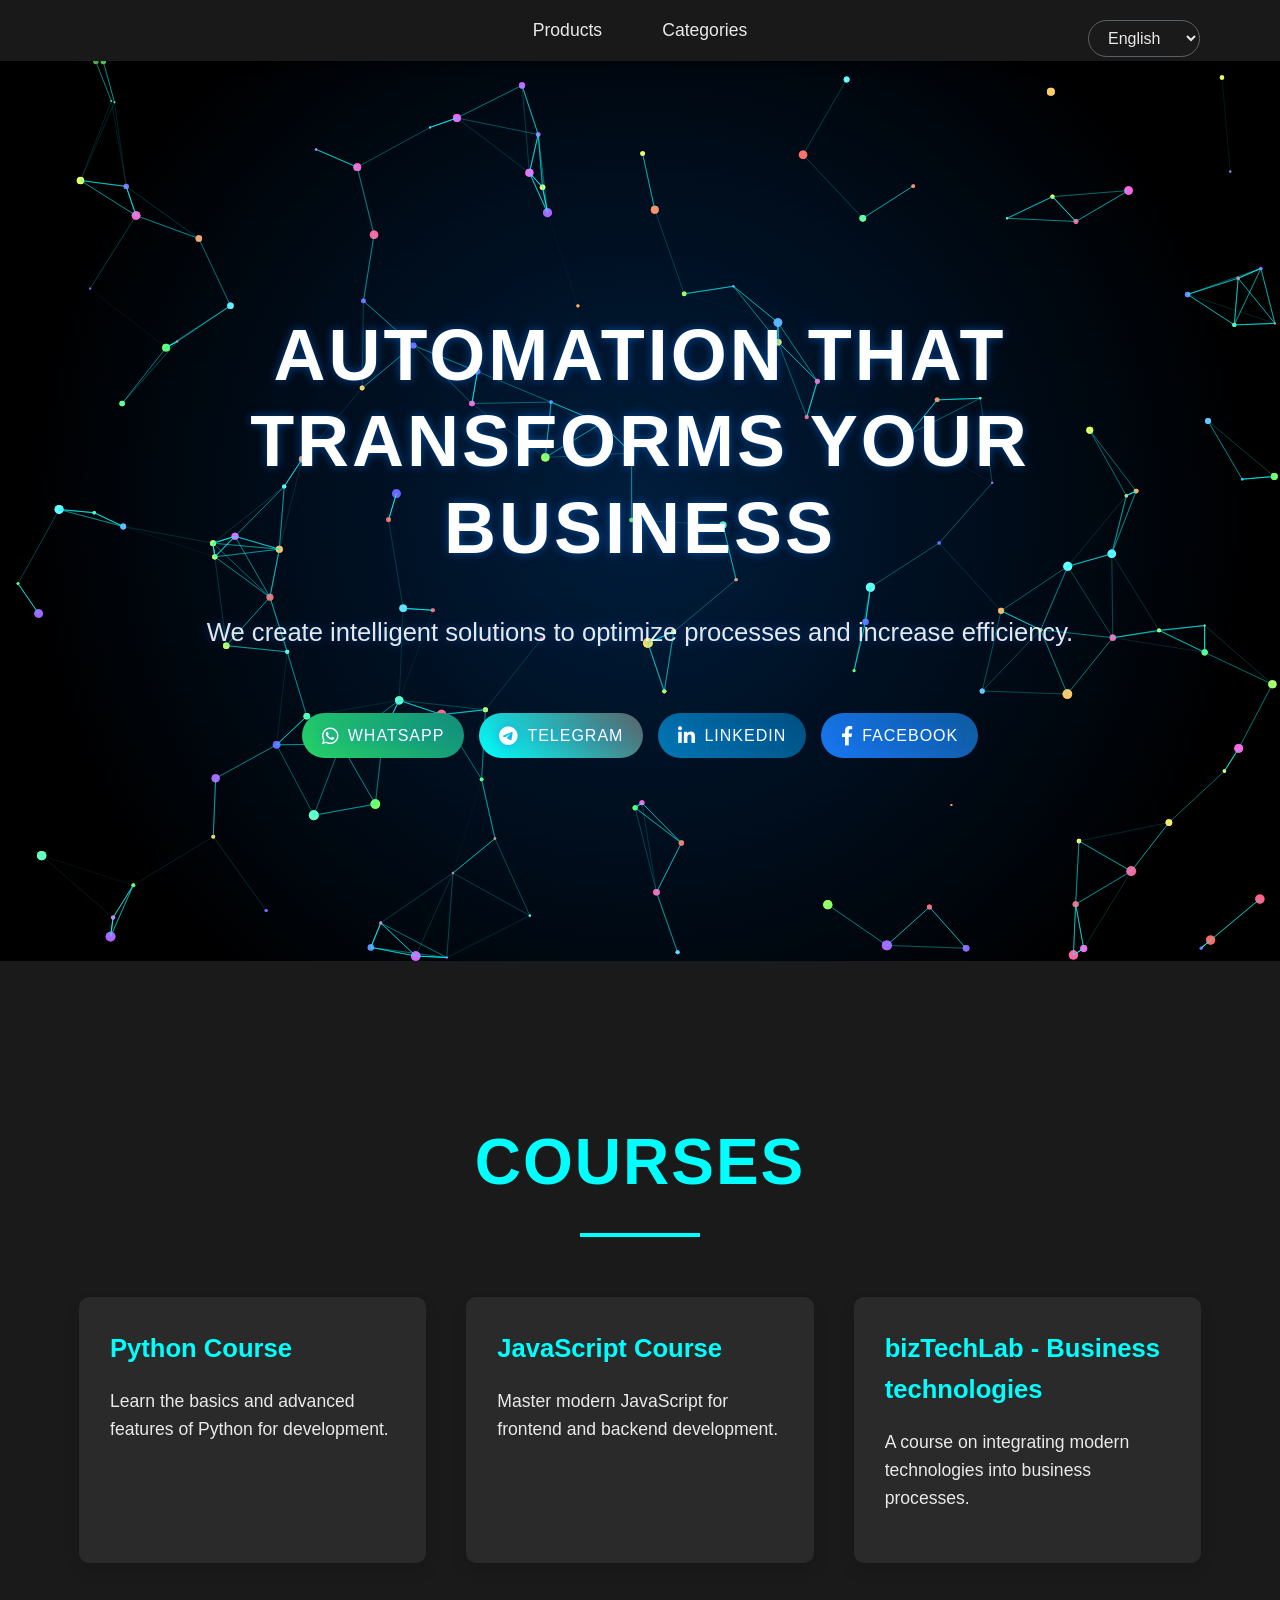
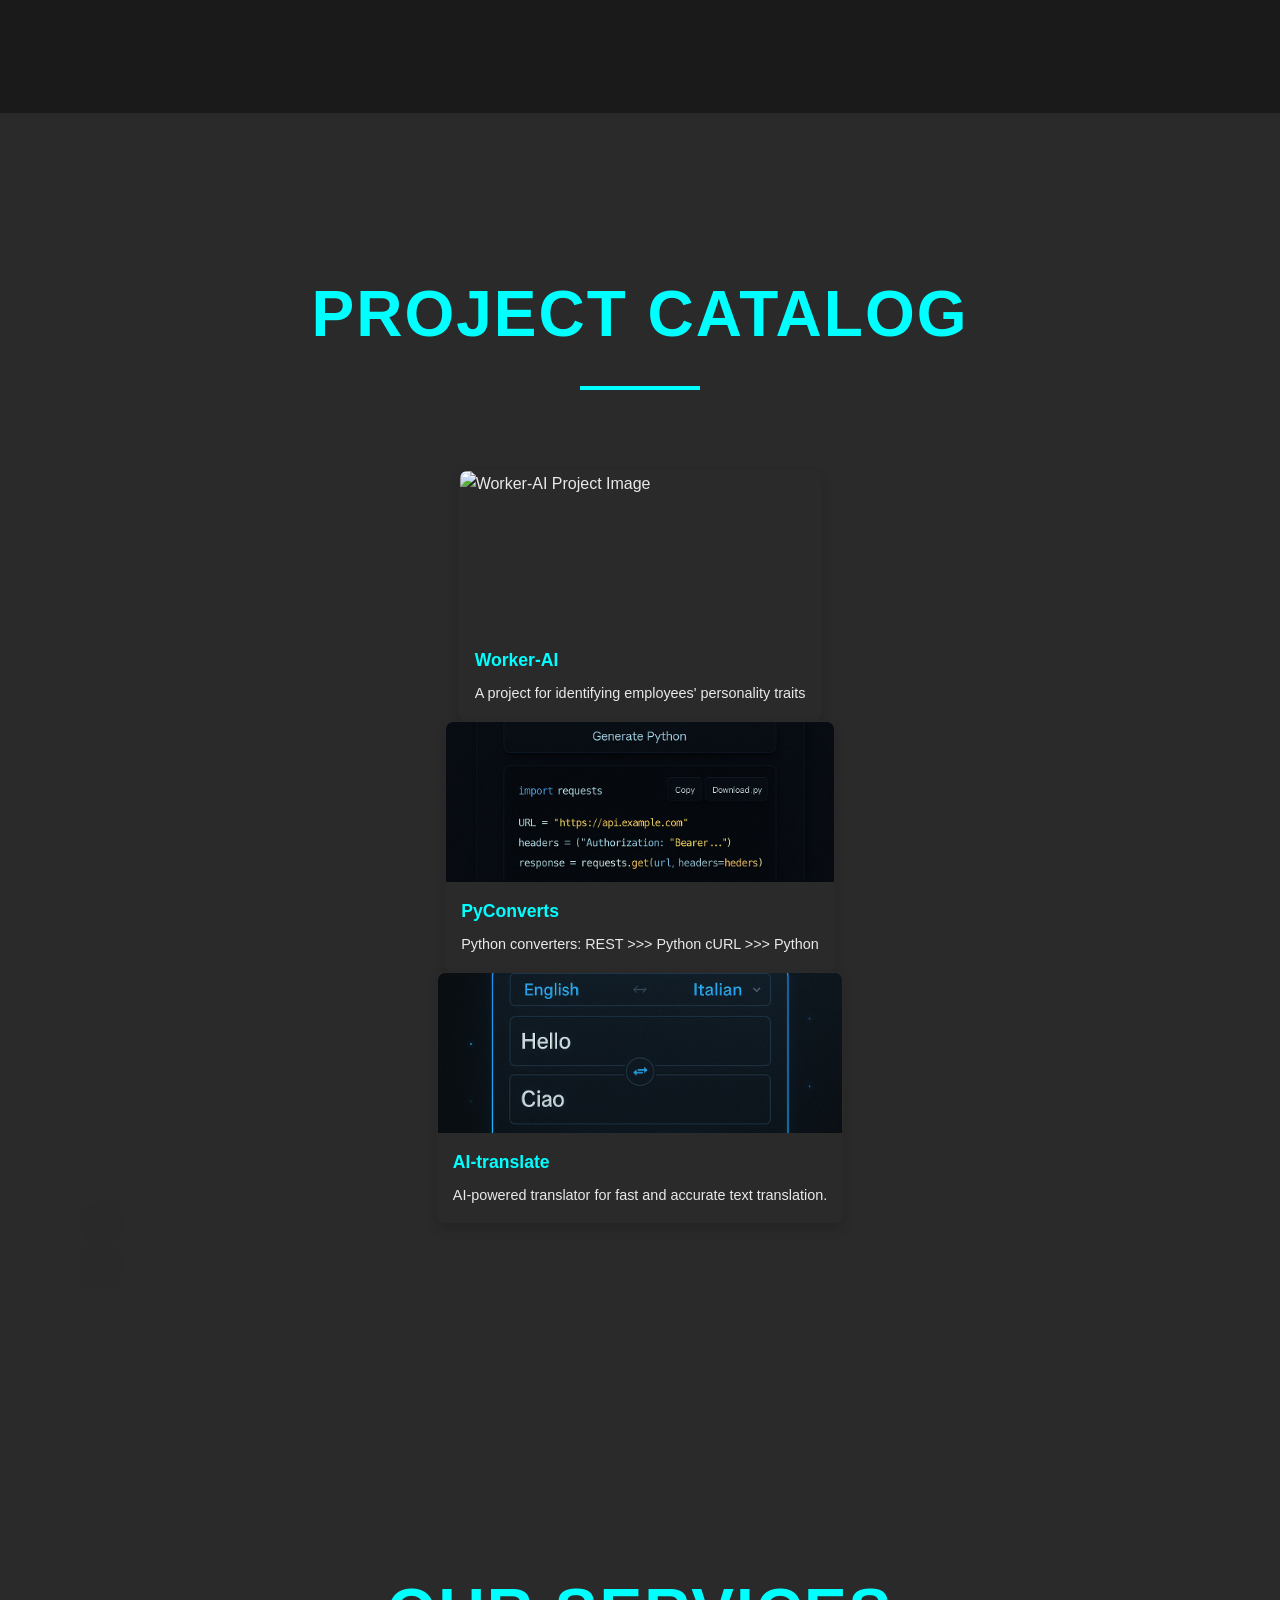
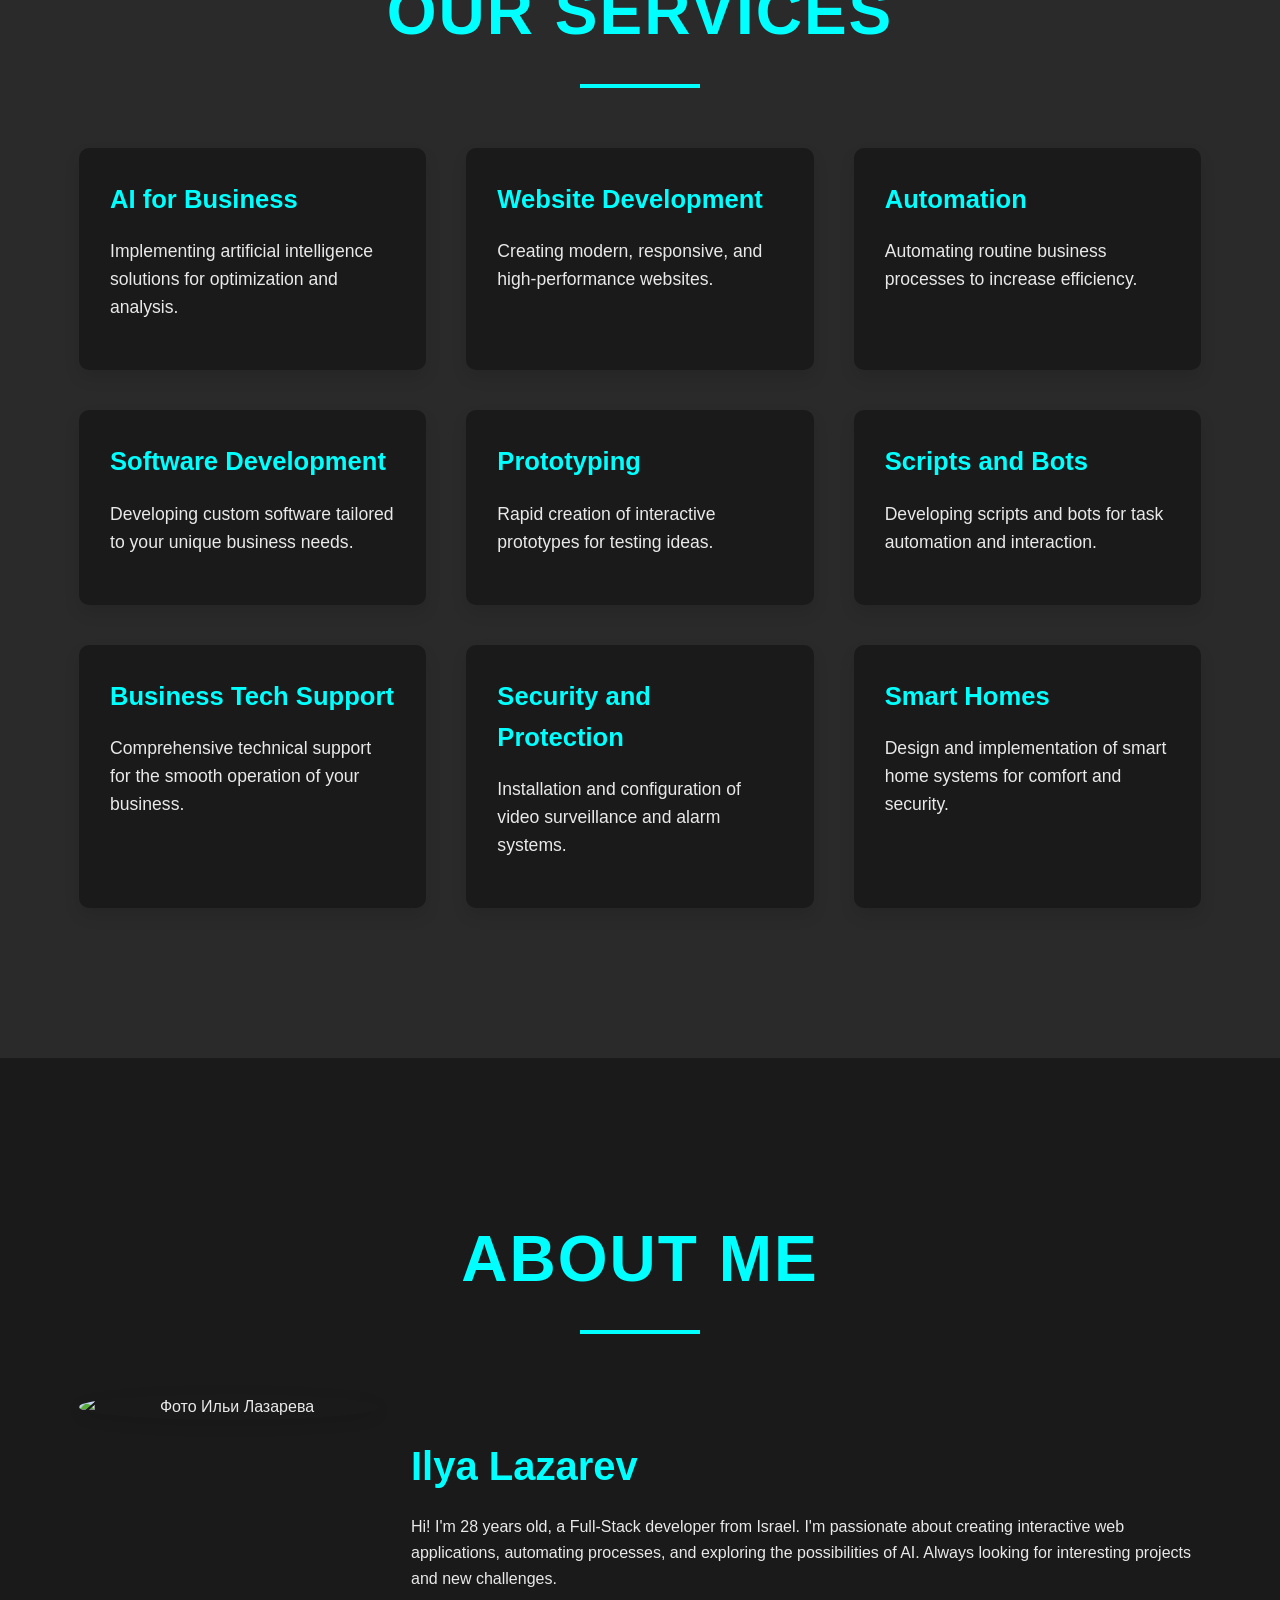
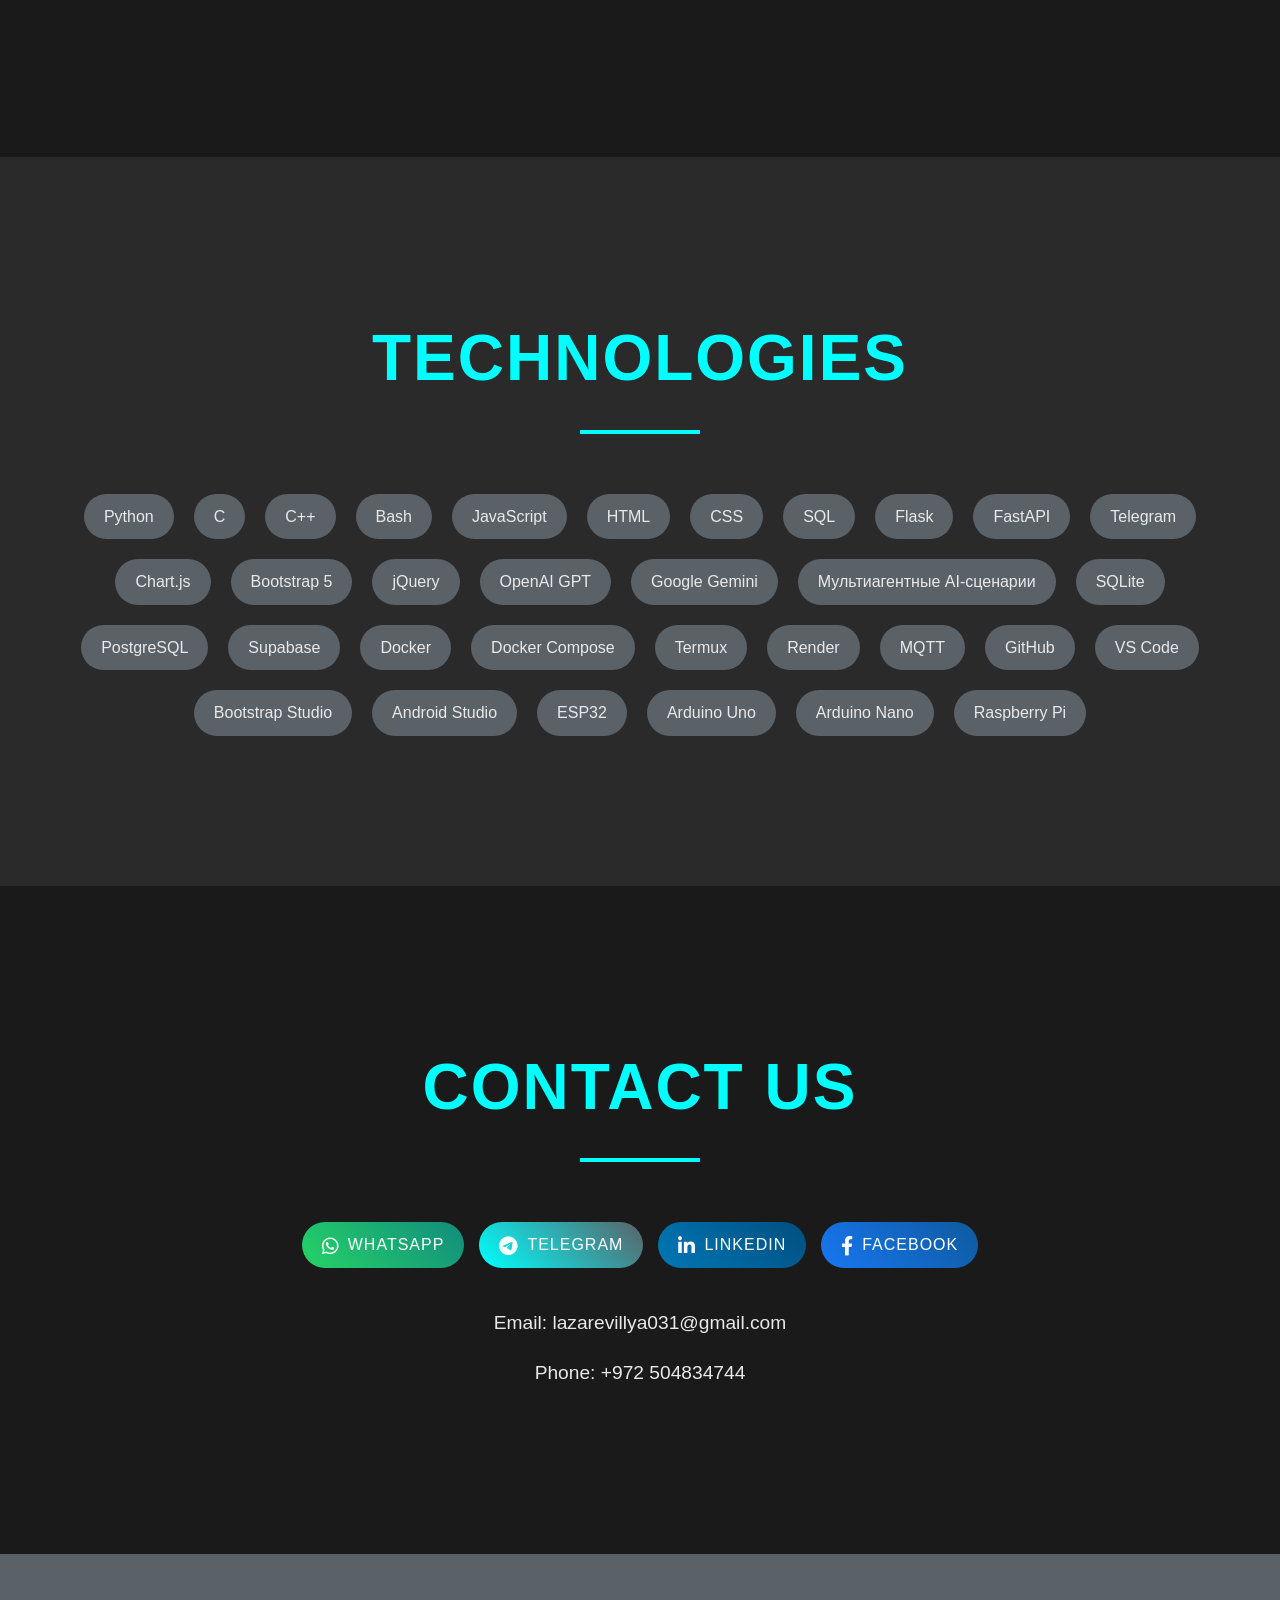
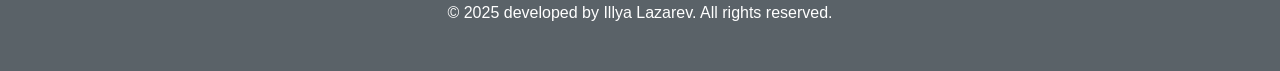
==== index.html @ b6234fc0 "Add files via upload" ====
<!DOCTYPE html>
<html lang="ru">
<head>
    <meta charset="UTF-8">
    <meta name="viewport" content="width=device-width, initial-scale=1.0">
    <title>Автоматизация для вашего бизнеса</title>
    <!-- Безопасность по умолчанию: CSP (добавлено data: для font-src) -->
    <meta http-equiv="Content-Security-Policy" content="default-src 'self' https:; script-src 'self' https: 'unsafe-inline'; style-src 'self' https: 'unsafe-inline'; img-src 'self' data: https:; font-src 'self' https: fonts.gstatic.com data:;">
    
    <link rel="stylesheet" href="style.css">
    <!-- Использование CDN для сторонних библиотек -->
    <!-- Пример: Font Awesome для иконок -->
    <link rel="stylesheet" href="https://cdnjs.cloudflare.com/ajax/libs/font-awesome/6.0.0/css/all.min.css" integrity="sha512-9usAa10IRO0HhonpyAIVpjrylPvoDwiPUiKdWk5t3PyolY1cOd4DSE0Ga+ri4AuTroPR5aQvXU9xC6qOPnzFeg==" crossorigin="anonymous" referrerpolicy="no-referrer" />
    <!-- Swiper.js CSS (v11.0.5) -->
    <link rel="stylesheet" href="https://cdnjs.cloudflare.com/ajax/libs/Swiper/11.0.5/swiper-bundle.min.css" integrity="sha512-rd0qOHVMOcez6pLWPVFIv7EfSdGKLt+eafXh4RO/12Fgr41hDQxfGvoi1Vy55QIVcQEujUE1LQrATCLl2Fs+ag==" crossorigin="anonymous" referrerpolicy="no-referrer" />
    <!-- Пример: Google Font - Orbitron -->
    <link rel="preconnect" href="https://fonts.googleapis.com">
    <link rel="preconnect" href="https://fonts.gstatic.com" crossorigin>
    <link href="https://fonts.googleapis.com/css2?family=Orbitron:wght@400..900&display=swap" rel="stylesheet">
</head>
<body>
    <!-- Sticky Navigation Menu -->
    <nav class="sticky-nav">
        <div class="container">
            <ul class="nav-list">
                <li class="nav-item dropdown">
                    <button class="nav-link dropdown-toggle" aria-expanded="false" aria-haspopup="true" data-i18n="nav.products">Продукты</button>
                    <ul class="dropdown-menu">
                        <li><a href="https://worker-ai.onrender.com/" class="dropdown-item" target="_blank" rel="noopener noreferrer">Worker-AI</a></li>
                        <li><a href="https://py-converts.onrender.com/" class="dropdown-item" target="_blank" rel="noopener noreferrer">PyConverts</a></li>
                        <li><a href="https://ai-translate-11hp.onrender.com/" class="dropdown-item" target="_blank" rel="noopener noreferrer">AI-translate</a></li>

                        <!-- Project links will be added here -->
                    </ul>
                </li>
                <li class="nav-item dropdown">
                    <button class="nav-link dropdown-toggle" aria-expanded="false" aria-haspopup="true" data-i18n="nav.categories">Категории</button>
                    <ul class="dropdown-menu">
                        <li><a href="#hero" class="dropdown-item" data-i18n="nav.categories.hero">Главный экран</a></li>
                        <li><a href="#courses" class="dropdown-item" data-i18n="nav.categories.courses">Курсы</a></li>
                        <li><a href="#projects" class="dropdown-item" data-i18n="nav.categories.projects">Каталог проектов</a></li>
                        <li><a href="#services" class="dropdown-item" data-i18n="nav.categories.services">Наши услуги</a></li>
                        <li><a href="#about" class="dropdown-item" data-i18n="nav.categories.about">Обо мне</a></li>
                        <li><a href="#technologies" class="dropdown-item" data-i18n="nav.categories.technologies">Технологии</a></li>
                        <li><a href="#contact" class="dropdown-item" data-i18n="nav.categories.contact">Свяжитесь с нами</a></li>
                    </ul>
                </li>
            </ul>
        </div>
    </nav>



    <!-- Переключатель языка -->
    <div class="language-switcher">
        <select id="language-select" aria-label="Выберите язык">
            <option value="ru">Русский</option>
            <option value="en">English</option>
            <option value="he">עברית</option>
        </select>
    </div>

    <!-- Главный экран (Hero Section) -->
    <header id="hero" class="section">
        <div class="container">
            <h1 data-i18n="hero.title">Автоматизация, которая трансформирует ваш бизнес</h1>
            <p data-i18n="hero.subtitle">Мы создаем интеллектуальные решения для оптимизации процессов и роста эффективности.</p>
            <div class="social-links"> <!-- Keep social-links for potential flexbox/grid styling -->
                <a href="https://wa.me/972504834744" class="btn social-icon" aria-label="WhatsApp" target="_blank" rel="noopener noreferrer">
                    <i class="fab fa-whatsapp"></i>
                    <span data-i18n="social.whatsapp">WhatsApp</span>
                </a>
                <a href="https://t.me/sbdtadmin" class="btn social-icon" aria-label="Telegram" target="_blank" rel="noopener noreferrer">
                    <i class="fab fa-telegram-plane"></i>
                    <span data-i18n="social.telegram">Telegram</span>
                </a>
                <a href="https://www.linkedin.com/in/sbdt" class="btn social-icon" aria-label="LinkedIn" target="_blank" rel="noopener noreferrer">
                    <i class="fab fa-linkedin-in"></i>
                    <span data-i18n="social.linkedin">LinkedIn</span>
                </a>
                <a href="https://www.facebook.com/ill4u" class="btn social-icon" aria-label="Facebook" target="_blank" rel="noopener noreferrer">
                    <i class="fab fa-facebook-f"></i>
                    <span data-i18n="social.facebook">Facebook</span>
                </a>
                <a href="https://www.youtube.com/@PythonShik" class="btn social-icon youtube-icon" aria-label="YouTube" target="_blank" rel="noopener noreferrer"> <!-- YouTube button -->
                    <i class="fab fa-youtube"></i>
                    <span data-i18n="social.youtube">YouTube</span>
                </a>
            </div>
        </div>
        <!-- Здесь будет место для интерактивной фоновой графики -->
        <div class="hero-background"></div>
    </header>


    <!-- Курсы -->
    <section id="courses" class="section">
        <div class="container">
            <h2 data-i18n="courses.title">Курсы</h2>
            <div class="courses-grid">
                <!-- Примеры курсов -->
                <div class="course-item">
                    <h3 data-i18n="courses.course1.title">Курс по Python</h3>
                    <p data-i18n="courses.course1.description">Изучите основы и продвинутые возможности Python для разработки.</p>
                </div>
                 <div class="course-item">
                    <h3 data-i18n="courses.course2.title">Курс по JavaScript</h3>
                    <p data-i18n="courses.course2.description">Освойте современный JavaScript для фронтенд и бекенд разработки.</p>
                </div>
                <div class="course-item" data-url="https://biztechlab.onrender.com/">
                    <h3 data-i18n="courses.course3.title">bizTechLab - Технологии в бизнесе</h3>
                    <p data-i18n="courses.course3.description">Курс по интеграции современных технологий в бизнес-процессы.</p>
                    <!-- Кнопка удалена, карточка будет кликабельной через JS -->
                </div>
                <!-- Добавить больше курсов -->
            </div>
        </div>
    </section>

    <!-- Каталог проектов -->
    <section id="projects" class="section">
        <div class="container">
            <h2 data-i18n="projects.title">Каталог проектов</h2>
            <!-- Swiper Container -->
            <div class="swiper project-swiper">
                <div class="swiper-wrapper">
                    <!-- Slides -->
                    <div class="swiper-slide">
                        <div class="project-item portfolio-item" data-url="https://worker-ai.onrender.com/">
                            <img data-src="https://raw.githubusercontent.com/ispining/worker-ai/refs/heads/main/main-photo.png" src="" alt="Worker-AI Project Image">
                            <h3 data-i18n="projects.worker_ai.title">Worker-AI</h3>
                            <p data-i18n="projects.worker_ai.description">Проект для индикации личностных качеств сотрудников</p>
                        </div>
                    </div>
                    <div class="swiper-slide">
                        <div class="project-item portfolio-item" data-url="https://py-converts.onrender.com/">
                            <img data-src="py-converts.png" src="" alt="PyConverts Project Image">
                            <h3 data-i18n="projects.py_converts.title">PyConverts</h3>
                            <p data-i18n="projects.py_converts.description">Python конвертеры: REST >>> Python cURL >>> Python</p>
                        </div>
                    </div>
                    <div class="swiper-slide">
                         <div class="project-item portfolio-item" data-url="https://ai-translate-11hp.onrender.com/">
                            <img data-src="ai_translate.png" src="" alt="AI-translate Project Image">
                            <h3 data-i18n="projects.ai_translate.title">AI-translate</h3>
                            <p data-i18n="projects.ai_translate.description">Интеллектуальный переводчик на базе ИИ для быстрого и точного перевода текстов.</p>
                         </div>
                    </div>
                    <!-- Добавить больше слайдов/проектов сюда -->
                </div>
                <!-- Add Pagination -->
                <div class="swiper-pagination project-pagination"></div>
                <!-- Add Navigation -->
                <div class="swiper-button-prev project-button-prev"></div>
                <div class="swiper-button-next project-button-next"></div>
            </div>
        </div>
    </section>

    <!-- Услуги (обновленная секция с подкатегориями и модальными окнами) -->
    <section id="services" class="section">
        <div class="container">
            <h2 data-i18n="services.title">Наши услуги</h2>
            <div class="services-grid">
                <!-- Подкатегории услуг -->
                <div class="service-item" data-service="ai">
                    <h3 data-i18n="services.ai.title">ИИ для бизнеса</h3>
                    <p data-i18n="services.ai.description">Внедрение решений на основе искусственного интеллекта для оптимизации и анализа.</p>
                </div>
                <div class="service-item" data-service="webdev">
                    <h3 data-i18n="services.webdev.title">Разработка сайтов</h3>
                    <p data-i18n="services.webdev.description">Создание современных, адаптивных и высокопроизводительных веб-сайтов.</p>
                </div>
                <div class="service-item" data-service="automation">
                    <h3 data-i18n="services.automation.title">Автоматизация</h3>
                    <p data-i18n="services.automation.description">Автоматизация рутинных бизнес-процессов для повышения эффективности.</p>
                </div>
                 <div class="service-item" data-service="software">
                    <h3 data-i18n="services.software.title">Разработка ПО</h3>
                    <p data-i18n="services.software.description">Разработка кастомного программного обеспечения под уникальные задачи вашего бизнеса.</p>
                </div>
                 <div class="service-item" data-service="prototyping">
                    <h3 data-i18n="services.prototyping.title">Разработка прототипов</h3>
                    <p data-i18n="services.prototyping.description">Быстрое создание интерактивных прототипов для тестирования идей.</p>
                </div>
                 <div class="service-item" data-service="scripts">
                    <h3 data-i18n="services.scripts.title">Скрипты и боты</h3>
                    <p data-i18n="services.scripts.description">Разработка скриптов и ботов для автоматизации задач и взаимодействия.</p>
                </div>
                <!-- Новые услуги -->
                <div class="service-item" data-service="tech_support">
                    <h3 data-i18n="services.tech_support.title">Техподдержка бизнеса</h3>
                    <p data-i18n="services.tech_support.description">Комплексная техническая поддержка для бесперебойной работы вашего бизнеса.</p>
                </div>
                <div class="service-item" data-service="security">
                    <h3 data-i18n="services.security.title">Безопасность и защита</h3>
                    <p data-i18n="services.security.description">Установка и настройка систем видеонаблюдения и сигнализации.</p>
                </div>
                <div class="service-item" data-service="smart_home">
                    <h3 data-i18n="services.smart_home.title">Умные дома</h3>
                    <p data-i18n="services.smart_home.description">Проектирование и внедрение систем умного дома для комфорта и безопасности.</p>
                </div>
            </div>
        </div>
    </section>



    <!-- Обо мне -->
    <section id="about" class="section">
        <div class="container"> <!-- Основной контейнер секции -->
            <!-- Заголовок секции вынесен для корректного центрирования -->
            <h2 data-i18n="about.title">Обо мне</h2>

            <!-- Flex-контейнер для фото и текста -->
            <div class="about-me-container">
                <!-- Контейнер для фото -->
                <div class="about-me-photo">
                    <!-- Замените src на реальный путь к фото -->
                    <img src="https://raw.githubusercontent.com/ispining/ru/refs/heads/master/images/photo1683672140.jpeg" alt="Фото Ильи Лазарева" data-i18n-alt="about.photoAlt">
                </div>
                <!-- Контейнер для текста -->
                <div class="about-me-text">
                    <h3 class="about-me-name" data-i18n="about.name">Илья Лазарев</h3>
                    <p data-i18n="about.description">Привет! Мне 28 лет, я Full-Stack разработчик из Израиля. Увлекаюсь созданием интерактивных веб-приложений, автоматизацией процессов и исследованием возможностей ИИ. Всегда в поиске интересных проектов и новых вызовов.</p>
                    <!-- Можно добавить больше деталей: опыт, навыки и т.д. -->
                </div>
            </div>
        </div>
    </section>

    <!-- Технологии -->
    <section id="technologies" class="section">
        <div class="container">
            <h2 data-i18n="technologies.title">Технологии</h2>
            <div class="tech-list">
                <span data-i18n="tech.python">Python</span>
                <span data-i18n="tech.c">C</span>
                <span data-i18n="tech.cpp">C++</span>
                <span data-i18n="tech.bash">Bash</span>
                <span data-i18n="tech.javascript">JavaScript</span>
                <span data-i18n="tech.html">HTML</span>
                <span data-i18n="tech.css">CSS</span>
                <span data-i18n="tech.sql">SQL</span>
                <span data-i18n="tech.flask">Flask</span>
                <span data-i18n="tech.fastapi">FastAPI</span>
                <span data-i18n="tech.telegram">Telegram</span>
                <span data-i18n="tech.chartjs">Chart.js</span>
                <span data-i18n="tech.bootstrap5">Bootstrap 5</span>
                <span data-i18n="tech.jquery">jQuery</span>
                <span data-i18n="tech.openai_gpt">OpenAI GPT</span>
                <span data-i18n="tech.google_gemini">Google Gemini</span>
                <span data-i18n="tech.multiagent_ai">Мультиагентные AI‑сценарии</span>
                <span data-i18n="tech.sqlite">SQLite</span>
                <span data-i18n="tech.postgresql">PostgreSQL</span>
                <span data-i18n="tech.supabase">Supabase</span>
                <span data-i18n="tech.docker">Docker</span>
                <span data-i18n="tech.docker_compose">Docker Compose</span>
                <span data-i18n="tech.termux">Termux</span>
                <span data-i18n="tech.render">Render</span>
                <span data-i18n="tech.mqtt">MQTT</span>
                <span data-i18n="tech.github">GitHub</span>
                <span data-i18n="tech.vscode">VS Code</span>
                <span data-i18n="tech.bootstrap_studio">Bootstrap Studio</span>
                <span data-i18n="tech.android_studio">Android Studio</span>
                <span data-i18n="tech.esp32">ESP32</span>
                <span data-i18n="tech.arduino_uno">Arduino Uno</span>
                <span data-i18n="tech.arduino_nano">Arduino Nano</span>
                <span data-i18n="tech.raspberry_pi">Raspberry Pi</span>
            </div>
        </div>
    </section>

    <!-- Контакты -->
    <section id="contact" class="section">
        <div class="container">
            <h2 data-i18n="contact.title">Свяжитесь с нами</h2>
            <div class="social-links">
                <a href="https://wa.me/972504834744" class="btn social-icon" aria-label="WhatsApp" target="_blank" rel="noopener noreferrer">
                    <i class="fab fa-whatsapp"></i>
                    <span data-i18n="social.whatsapp">WhatsApp</span>
                </a>
                <a href="https://t.me/sbdtadmin" class="btn social-icon" aria-label="Telegram" target="_blank" rel="noopener noreferrer">
                    <i class="fab fa-telegram-plane"></i>
                    <span data-i18n="social.telegram">Telegram</span>
                </a>
                <a href="https://www.linkedin.com/in/sbdt" class="btn social-icon" aria-label="LinkedIn" target="_blank" rel="noopener noreferrer">
                    <i class="fab fa-linkedin-in"></i>
                    <span data-i18n="social.linkedin">LinkedIn</span>
                </a>
                <a href="https://www.facebook.com/ill4u" class="btn social-icon" aria-label="Facebook" target="_blank" rel="noopener noreferrer">
                    <i class="fab fa-facebook-f"></i>
                    <span data-i18n="social.facebook">Facebook</span>
                </a>
            </div>
            <!-- Контактная информация -->
            <div class="contact-info">
                <p data-i18n="contact.email">Email: lazarevillya031@gmail.com</p>
                <p data-i18n="contact.phone"><span dir="ltr">Телефон: +972 504834744</span></p>
            </div>
        </div>
    </section>

    <!-- Футер -->
    <footer>
        <div class="container">
            <p data-i18n="footer.copyright">2025 Разработчик Илья Лазарев. <br>Все права защищены.</p>
            <!-- Ссылки на соцсети -->
        </div>
    </footer>

    <!-- Модальное окно для услуг -->
    <div id="service-modal" class="modal">
        <div class="modal-content">
            <span class="close-button">&times;</span>
            <h3 id="modal-title"></h3>
            <div id="modal-details"></div>
        </div>
    </div>


    <script src="script.js"></script>
    <!-- Swiper.js JS (v11.0.5) - Исправлен integrity hash -->
    <script src="https://cdnjs.cloudflare.com/ajax/libs/Swiper/11.0.5/swiper-bundle.min.js" integrity="sha512-Ysw1DcK1P+uYLqprEAzNQJP+J4hTx4t/3X2nbVwszao8wD+9afLjBQYjz7Uk4ADP+Er++mJoScI42ueGtQOzEA==" crossorigin="anonymous" referrerpolicy="no-referrer"></script>
    <!-- Placeholder for other CDN JS libraries -->
    <!-- <script src="https://cdnjs.cloudflare.com/ajax/libs/some-library/1.0.0/some-library.min.js" integrity="..." crossorigin="anonymous"></script> -->
</body>
</html>
---- style.css ----
/*
 * Базовые стили и сброс
 */
body, html {
    margin: 0;
    padding: 0;
    width: 100%;
    min-height: 100vh; /* Минимальная высота для футера внизу */
    line-height: 1.6;
    font-family: 'Orbitron', sans-serif; /* Применяем новый шрифт */
    color: var(--text-color); /* Используем переменную для цвета текста */
    background-color: var(--background-color); /* Используем переменную для фона */
    scroll-behavior: smooth; /* Плавная прокрутка по якорям */
    transition: color 0.5s ease, background-color 0.5s ease; /* Плавный переход при смене темы */
}

*, *::before, *::after {
    box-sizing: border-box; /* Учитываем padding и border в размере элемента */
}

/*
 * Контейнер для центрирования контента
 */
.container {
    width: 90%;
    max-width: 1200px; /* Максимальная ширина контента */
    margin: 0 auto; /* Центрирование блока */
    padding: 0 15px; /* Внутренние отступы по бокам */
}

/*
 * Стили для секций
 */
.section {
    padding: 100px 0; /* Увеличенные вертикальные отступы */
    text-align: center; /* Центрирование текста в секциях */
    opacity: 0; /* Скрываем по умолчанию для анимации появления */
    transform: translateY(50px); /* Сдвигаем вниз для анимации */
    transition: opacity 0.8s ease-out, transform 0.8s ease-out; /* Плавное появление и сдвиг */
}

.section.visible {
    opacity: 1;
    transform: translateY(0);
}


.section h2 {
    margin-top: 0;
    margin-bottom: 60px; /* Увеличенный отступ под заголовком */
    font-size: 3em; /* Размер заголовков секций */
    color: var(--primary-color); /* Используем переменную для заголовков */
    text-transform: uppercase; /* Заголовки в верхнем регистре */
    letter-spacing: 2px; /* Увеличенный интервал между буквами */
    position: relative;
}

.section h2::after {
    content: '';
    display: block;
    width: 80px;
    height: 4px;
    background-color: var(--primary-color);
    margin: 20px auto 0;
    transition: width 0.5s ease;
}

.section.visible h2::after {
    width: 120px; /* Анимация подчеркивания */
}


/*
 * Стили для кнопки (Call to Action)
 */
.btn {
    display: inline-block;
    background: linear-gradient(45deg, var(--primary-color), var(--secondary-color)); /* Градиентная кнопка */
    color: white;
    padding: 15px 30px; /* Увеличенные отступы */
    text-decoration: none;
    border-radius: 30px; /* Более скругленные углы */
    font-size: 1.2em; /* Увеличенный шрифт */
    transition: transform 0.3s ease, box-shadow 0.3s ease; /* Анимация при наведении */
    border: none;
    cursor: pointer;
    text-transform: uppercase;
    letter-spacing: 1px;
    overflow: hidden;
    position: relative;
    z-index: 1;
}

.btn::before {
    content: '';
    position: absolute;
    top: 0;
    left: -100%;
    width: 100%;
    height: 100%;
    background: linear-gradient(45deg, var(--secondary-color), var(--primary-color));
    transition: left 0.3s ease;
    z-index: -1;
}

.btn:hover::before {
    left: 0;
}

.btn:hover {
    transform: translateY(-5px); /* Сдвиг вверх при наведении */
    box-shadow: 0 10px 20px rgba(0, 123, 255, 0.3); /* Тень при наведении */
}

/* Стили для социальных иконок */
.social-links {
    display: flex;
    gap: 15px; /* Отступ между кнопками */
    justify-content: center; /* Центрирование кнопок */
    margin-top: 30px; /* Отступ сверху */
    flex-wrap: wrap; /* Перенос на новую строку на маленьких экранах */
}

.social-icon {
    /* Наследует стили .btn */
    display: inline-flex; /* Используем flex для центрирования иконки и текста */
    align-items: center; /* Выравнивание по вертикали */
    justify-content: center; /* Выравнивание по горизонтали */
    gap: 8px; /* Отступ между иконкой и текстом */
    padding: 10px 20px; /* Уменьшенные отступы для компактности */
    font-size: 1em; /* Уменьшенный размер шрифта */
}

.social-icon i {
    font-size: 1.2em; /* Размер иконки */
}

/* Стилизация фона кнопок соцсетей по брендовым цветам */
.social-icon[aria-label="WhatsApp"] {
    background: linear-gradient(45deg, #25D366, #128C7E); /* Зеленый градиент WhatsApp */
    border-color: #25D366;
}

.social-icon[aria-label="WhatsApp"]:hover {
     box-shadow: 0 10px 20px rgba(37, 211, 102, 0.3); /* Тень WhatsApp */
     border-color: #128C7E;
}


.social-icon[aria-label="Telegram"] {
     /* Использует стандартный градиент .btn */
     border-color: var(--primary-color); /* Граница как у других кнопок */
}

.social-icon[aria-label="Telegram"]:hover {
     box-shadow: 0 10px 20px rgba(0, 123, 255, 0.3); /* Тень как у других кнопок */
}


.social-icon[aria-label="LinkedIn"] {
    background: linear-gradient(45deg, #0077B5, #004F80); /* Синий градиент LinkedIn */
    border-color: #0077B5;
}

.social-icon[aria-label="LinkedIn"]:hover {
     box-shadow: 0 10px 20px rgba(0, 119, 181, 0.3); /* Тень LinkedIn */
     border-color: #004F80;
}

.social-icon[aria-label="Facebook"] {
    background: linear-gradient(45deg, #1877F2, #0E5A9E); /* Синий градиент Facebook */
    border-color: #1877F2;
}

.social-icon[aria-label="Facebook"]:hover {
     box-shadow: 0 10px 20px rgba(24, 119, 242, 0.3); /* Тень Facebook */
     border-color: #0E5A9E;
}

.social-icon[aria-label="YouTube"] {
    background: linear-gradient(45deg, #FF0000, #CC0000); /* Красный градиент YouTube */
    border-color: #FF0000;
}

.social-icon[aria-label="YouTube"]:hover {
     box-shadow: 0 10px 20px rgba(255, 0, 0, 0.3); /* Тень YouTube */
     border-color: #CC0000;
}

.youtube-icon {
    display: none;
}

/*
 * Стили для Hero Section
 */
#hero {
    position: relative; /* Для позиционирования фоновой графики */
    background-color: #000; /* Темный фон для hero */
    color: white; /* Белый текст на темном фоне */
    padding: 40px 0; /* Уменьшенные отступы для маленьких экранов */
    display: flex;
    align-items: center; /* Центрирование контента по вертикали */
    justify-content: center; /* Центрирование контента по горизонтали */
    min-height: 100vh; /* Hero на всю высоту экрана */
    height: 100vh; /* Явно устанавливаем высоту */
    overflow: hidden; /* Скрываем все, что выходит за пределы */
    text-shadow: 0 0 10px rgba(0, 123, 255, 0.5); /* Неоновый эффект для текста */
}

#hero .container {
    position: relative;
    z-index: 2; /* Контент поверх фона */
    /* Дополнительные стили для центрирования контента внутри flex-контейнера #hero */
    display: flex;
    flex-direction: column;
    align-items: center;
    justify-content: center;
    height: 100%; /* Контейнер занимает всю высоту Hero */
}

#hero h1 {
    font-size: 2em; /* Базовый размер заголовка для очень маленьких экранов */
    margin-bottom: 15px; /* Уменьшенный отступ */
    text-transform: uppercase;
    letter-spacing: 2px; /* Уменьшенный интервал */
    line-height: 1.2;
}

#hero p {
    font-size: 0.9em; /* Базовый размер параграфа для очень маленьких экранов */
    margin-bottom: 30px; /* Уменьшенный отступ */
    opacity: 0.9;
}

/* Placeholder для фоновой графики в Hero */
.hero-background {
    position: absolute;
    top: 0;
    left: 0;
    width: 100%;
    height: 100%;
    background: radial-gradient(circle at center, rgba(0, 123, 255, 0.3) 0%, rgba(0, 0, 0, 0.8) 80%); /* Футуристичный градиент */
    z-index: 1;
    /* Здесь будут стили для интерактивной графики (Canvas/WebGL) */
}


/*
 * Стили для переключателя языка
 */
.language-switcher {
    position: fixed;
    top: 20px;
    right: 80px; /* Сдвигаем левее кнопки темы */
    z-index: 100;
}

#language-select {
    padding: 8px 15px;
    border-radius: 20px;
    border: 1px solid var(--secondary-color);
    background-color: var(--background-color);
    color: var(--text-color);
    font-size: 1em;
    cursor: pointer;
    transition: border-color 0.3s ease, background-color 0.3s ease, color 0.3s ease;
}

#language-select:hover {
    border-color: var(--primary-color);
}

/*
 * Стили для RTL (Right-to-Left) направления текста (для иврита)
 */
body.rtl {
    direction: rtl; /* Направление текста справа налево */
    text-align: right; /* Выравнивание текста по правому краю */
}

body.rtl .section h2::after {
    margin: 20px auto 0; /* Центрируем подчеркивание заголовка */
}

body.rtl .service-item,
body.rtl .portfolio-item,
body.rtl .course-item, /* Добавим для курсов */
body.rtl .project-item { /* Добавим для проектов */
    text-align: right; /* Выравнивание текста в карточках */
}

/* Выравнивание текста в блоке "Обо мне" для RTL */
body.rtl .about-me-text {
    text-align: right;
}


body.rtl #contact-form {
    text-align: right; /* Выравнивание текста в форме */
}

body.rtl #contact-form input,
body.rtl #contact-form textarea {
    text-align: right; /* Выравнивание текста в полях формы */
}

body.rtl .contact-info {
    text-align: right; /* Выравнивание контактной информации */
}



/*
 * Адаптивность (Mobile-first)
 */

/* Для экранов шире 480px */
@media (min-width: 481px) {
    .section {
        padding: 120px 0;
    }

    .section h2 {
        font-size: 3.5em;
    }

    #hero h1 {
        font-size: 3em; /* Адаптивный размер заголовка */
        letter-spacing: 3px;
    }

    #hero p {
        font-size: 1.2em; /* Адаптивный размер параграфа */
    }
}

/* Для экранов шире 768px */
@media (min-width: 769px) {
    .section {
        padding: 150px 0;
    }

    .section h2 {
        font-size: 4em;
    }

    #hero h1 {
        font-size: 3.5em; /* Скорректированный адаптивный размер заголовка */
    }

    #hero p {
        font-size: 1.4em; /* Скорректированный адаптивный размер параграфа */
    }
}

/* Для экранов шире 1200px */
@media (min-width: 1200px) {
     #hero h1 {
        font-size: 4.5em; /* Скорректированный адаптивный размер заголовка */
    }

    #hero p {
        font-size: 1.6em; /* Скорректированный адаптивный размер параграфа */
    }
}


/*
 * Стили для секции "О компании"
 */
#about {
    background-color: var(--background-color);
}


/*
 * Стили для секции "Услуги"
 */
#services {
    background-color: var(--card-background);
    padding-top: 50px; /* Reduced top padding */
}

.services-grid {
    display: grid;
    grid-template-columns: repeat(auto-fit, minmax(280px, 1fr)); /* Адаптивная сетка */
    gap: 40px; /* Увеличенные отступы */
    margin-top: 60px;
}

.service-item {
    background-color: var(--background-color); /* Используем переменную для фона карточек */
    padding: 30px;
    border-radius: 10px; /* Более скругленные углы */
    box-shadow: 0 8px 16px rgba(0, 0, 0, 0.1);
    text-align: left;
    transition: transform 0.4s ease, box-shadow 0.4s ease, background-color 0.4s ease, color 0.4s ease; /* Плавный переход */
    border: 1px solid transparent; /* Прозрачная граница для анимации */
    cursor: pointer; /* Добавляем курсор-указатель */
}

.service-item:hover {
    transform: translateY(-15px); /* Увеличенный сдвиг вверх */
    box-shadow: 0 15px 30px rgba(0, 123, 255, 0.2); /* Усиленная тень */
    border-color: var(--primary-color); /* Подсветка границы */
}

.service-item h3 {
    margin-top: 0;
    color: var(--primary-color);
    font-size: 1.6em; /* Увеличенный шрифт */
    margin-bottom: 15px;
}

.service-item p {
    font-size: 1.1em;
    color: var(--text-color); /* Используем переменную */
}

/*
 * Стили для секции "Портфолио"
 */
#portfolio {
    background-color: var(--background-color);
}

/* Стили для сетки портфолио/проектов - УБРАНО display: grid, т.к. используется Swiper */
.portfolio-grid {
    /* display: grid; */ /* Убрано для Swiper */
    /* grid-template-columns: repeat(auto-fit, minmax(300px, 1fr)); */ /* Убрано для Swiper */
    gap: 40px; /* Оставляем для отступов, если понадобится вне Swiper */
    margin-top: 60px;
}

/* Стили для карточки портфолио/проекта */
.portfolio-item,
.project-item { /* Применяем и к .project-item */
    background-color: var(--card-background);
    border-radius: 8px; /* Немного уменьшим скругление */
    box-shadow: 0 6px 12px rgba(0, 0, 0, 0.15); /* Скорректируем тень */
    overflow: hidden;
    text-align: left;
    transition: transform 0.3s ease, box-shadow 0.3s ease, border-color 0.3s ease; /* Упростим transition */
    border: 1px solid transparent;
    cursor: pointer;
    display: flex;
    flex-direction: column;
    /* justify-content: space-between; */ /* Убрано, т.к. высота слайда будет фиксированной */
    height: 100%; /* Карточка занимает всю высоту слайда Swiper */
}

.portfolio-item:hover {
    transform: translateY(-15px); /* Увеличенный сдвиг вверх */
    box-shadow: 0 15px 30px rgba(0, 123, 255, 0.2); /* Усиленная тень */
    border-color: var(--primary-color); /* Подсветка границы */
}

.portfolio-item img,
.project-item img {
    display: block;
    width: 100%;
    height: 160px; /* Уменьшенная высота изображения (было 250px) */
    object-fit: cover;
    transition: transform 0.4s ease;
}

.portfolio-item:hover img {
    transform: scale(1.05); /* Увеличение изображения при наведении */
}


.portfolio-item h3,
.project-item h3 {
    margin: 15px 15px 8px 15px; /* Уменьшенные отступы */
    color: var(--primary-color);
    font-size: 1.1em; /* Уменьшенный шрифт (было 1.4em) */
}

.portfolio-item p,
.project-item p {
    margin: 0 15px 15px 15px; /* Уменьшенные отступы, добавлен нижний */
    font-size: 0.9em; /* Уменьшенный шрифт (было 1em) */
    color: var(--text-color);
    flex-grow: 1; /* Позволяем параграфу занимать доступное место */
}

/*
 * Стили для секции "Технологии"
 */
#technologies {
    background-color: var(--card-background);
}

.tech-list {
    display: flex;
    flex-wrap: wrap; /* Перенос элементов */
    justify-content: center; /* Центрирование элементов */
    gap: 20px; /* Увеличенные отступы */
    margin-top: 60px;
}

.tech-list span {
    background-color: var(--secondary-color); /* Используем переменную */
    color: white; /* Белый текст на вторичном фоне */
    padding: 10px 20px; /* Увеличенные отступы */
    border-radius: 25px; /* Более скругленные углы */
    font-size: 1em; /* Увеличенный шрифт */
    transition: background-color 0.3s ease, color 0.3s ease, transform 0.3s ease; /* Плавный переход */
    cursor: pointer;
}

.tech-list span:hover {
    background-color: var(--primary-color); /* Подсветка при наведении */
    transform: translateY(-5px); /* Сдвиг вверх */
}


/*
 * Стили для секции "Контакты"
 */
#contact {
    background-color: var(--background-color);
}

#contact-form {
    display: grid;
    grid-template-columns: 1fr; /* Одна колонка по умолчанию */
    gap: 25px; /* Увеличенные отступы */
    max-width: 700px; /* Увеличенная ширина формы */
    margin: 60px auto 30px auto;
    text-align: left;
    background-color: var(--card-background);
    padding: 40px;
    border-radius: 10px;
    box-shadow: 0 8px 16px rgba(0, 0, 0, 0.1);
}

#contact-form input,
#contact-form textarea {
    width: 100%;
    padding: 15px; /* Увеличенные отступы */
    border: 1px solid var(--secondary-color); /* Используем переменную */
    border-radius: 5px;
    font-size: 1.1em; /* Увеличенный шрифт */
    background-color: var(--background-color); /* Используем переменную */
    color: var(--text-color); /* Используем переменную */
    transition: border-color 0.3s ease, background-color 0.3s ease, color 0.3s ease; /* Плавный переход */
}

#contact-form input:focus,
#contact-form textarea:focus {
    outline: none;
    border-color: var(--primary-color); /* Подсветка при фокусе */
    box-shadow: 0 0 8px rgba(0, 123, 255, 0.3);
}


#contact-form textarea {
    min-height: 180px; /* Увеличенная минимальная высота */
    resize: vertical; /* Разрешаем изменение размера по вертикали */
}

#contact-form button {
    width: auto; /* Кнопка по ширине контента */
    justify-self: center; /* Центрирование кнопки в сетке */
}

.contact-info {
    margin-top: 40px; /* Увеличенный отступ */
    font-size: 1.2em; /* Увеличенный шрифт */
    color: var(--text-color); /* Используем переменную */
}

.contact-info p {
    margin-bottom: 15px; /* Увеличенный отступ */
}


/*
 * Стили для футера
 */
footer {
    background-color: var(--secondary-color); /* Используем переменную */
    color: white;
    text-align: center;
    padding: 30px 0; /* Увеличенные отступы */
    font-size: 1em; /* Увеличенный шрифт */
    transition: background-color 0.3s ease; /* Плавный переход */
}

footer .container {
    padding: 0 15px; /* Учитываем отступы контейнера */
}

/* Адаптивность формы для больших экранов */
@media (min-width: 769px) {
    #contact-form {
        grid-template-columns: 1fr 1fr; /* Две колонки на больших экранах */
    }

    #contact-form textarea {
        grid-column: span 2; /* Текстовое поле на всю ширину */
    }

    #contact-form button {
        grid-column: span 2; /* Кнопка на всю ширину */
    }
}

/*
 * CSS Переменные для тем
 */
body {
    --primary-color: #00ffff; /* Неоновый голубой */
    --secondary-color: #5a6268; /* Чуть темнее серый */
    --text-color: #e9e9e9; /* Светло-серый */
    --background-color: #1a1a1a; /* Очень темный серый */
    --card-background: #2a2a2a; /* Темно-серый для карточек */
}

.section h2 {
    color: var(--primary-color); /* Заголовки в темной теме */
}

.service-item h3,
.portfolio-item h3 {
     color: var(--primary-color); /* Заголовки карточек в темной теме */
}

.tech-list span {
    background-color: var(--secondary-color);
    color: var(--text-color); /* Светлый текст на вторичном фоне в темной теме */
}

#contact-form input,
#contact-form textarea {
    border-color: var(--secondary-color);
}

footer {
    background-color: var(--secondary-color);
}

/*
 * Стили для микро-взаимодействий (класс .hovered)
 */
.service-item.hovered,
.portfolio-item.hovered,
.course-item.hovered, /* Добавляем новый класс */
.project-item.hovered /* Добавляем новый класс */ {
    box-shadow: 0 12px 24px rgba(0, 123, 255, 0.3); /* Усиленная тень при наведении */
}

.service-item.hovered,
.portfolio-item.hovered,
.course-item.hovered, /* Добавляем новый класс */
.project-item.hovered /* Добавляем новый класс */ {
     box-shadow: 0 12px 24px rgba(0, 255, 255, 0.2); /* Усиленная тень для темной темы (неоновый эффект) */
}

/*
 * Стили для секции "Курсы"
 */
#courses {
    background-color: var(--background-color);
}

.courses-grid {
    display: grid;
    grid-template-columns: repeat(auto-fit, minmax(280px, 1fr));
    gap: 40px;
    margin-top: 60px;
}

.course-item {
    background-color: var(--card-background);
    padding: 30px;
    border-radius: 10px;
    box-shadow: 0 8px 16px rgba(0, 0, 0, 0.1);
    text-align: left;
    transition: transform 0.4s ease, box-shadow 0.4s ease, background-color 0.4s ease, color 0.4s ease;
    border: 1px solid transparent;
    cursor: pointer; /* Добавляем курсор-указатель */
}

.course-item:hover {
    transform: translateY(-15px);
    box-shadow: 0 15px 30px rgba(0, 123, 255, 0.2);
    border-color: var(--primary-color);
}

.course-item h3 {
    margin-top: 0;
    color: var(--primary-color);
    font-size: 1.6em;
    margin-bottom: 15px;
}

.course-item p {
    font-size: 1.1em;
    color: var(--text-color);
    margin-bottom: 20px; /* Отступ перед кнопкой */
}



/*
 * Стили для секции "Каталог проектов"
 */
#projects {
    background-color: var(--card-background);
}

/* Убираем эти правила, так как стили .project-item теперь объединены с .portfolio-item выше */
/*
.projects-grid {
}

.project-item {
}
*/

/*
 * Стили для модального окна
 */
.modal {
    display: none; /* Скрыто по умолчанию */
    position: fixed; /* Фиксированное положение */
    z-index: 101; /* Поверх всего, включая переключатель темы */
    left: 0;
    top: 0;
    width: 100%; /* Полная ширина */
    height: 100%; /* Полная высота */
    overflow: auto; /* Включаем прокрутку, если контент большой */
    background-color: rgba(0, 0, 0, 0.8); /* Полупрозрачный черный фон */
    backdrop-filter: blur(5px); /* Эффект размытия фона */
    -webkit-backdrop-filter: blur(5px); /* Для Safari */
    padding-top: 60px; /* Отступ сверху */
}

.modal-content {
    background-color: var(--card-background);
    margin: 5% auto; /* 5% сверху и снизу, центрирование по горизонтали */
    padding: 40px; /* Увеличенные отступы */
    border: 1px solid var(--primary-color); /* Граница с основным цветом */
    width: 90%; /* Ширина модального окна */
    max-width: 800px; /* Максимальная ширина */
    border-radius: 10px;
    box-shadow: 0 10px 30px rgba(0, 123, 255, 0.4); /* Неоновая тень */
    position: relative; /* Для позиционирования кнопки закрытия */
    animation: modalOpen 0.5s ease-out; /* Анимация появления */
}

@keyframes modalOpen {
    from {
        opacity: 0;
        transform: translateY(-50px);
    }
    to {
        opacity: 1;
        transform: translateY(0);
    }
}


.close-button {
    color: var(--text-color);
    font-size: 30px; /* Увеличенный размер */
    font-weight: bold;
    position: absolute;
    top: 15px; /* Отступ сверху */
    right: 25px; /* Отступ справа */
    cursor: pointer;
    transition: color 0.3s ease;
}

.close-button:hover,
.close-button:focus {
    color: var(--primary-color); /* Подсветка при наведении/фокусе */
    text-decoration: none;
    cursor: pointer;
}

.modal-content h3 {
    color: var(--primary-color);
    margin-top: 0;
    margin-bottom: 20px;
    font-size: 2em;
}

.modal-content p {
    color: var(--text-color);
    margin-bottom: 15px;
}

.modal-content ul {
    color: var(--text-color);
    margin-bottom: 15px;
    padding-left: 20px;
}

.modal-content ul li {
    margin-bottom: 8px;
}


/*
 * Анимации появления при скролле
 */
@keyframes fadeInUp {
    from {
        opacity: 0;
        transform: translateY(50px);
    }
    to {
        opacity: 1;
        transform: translateY(0);
    }
}

.section.visible {
    animation: fadeInUp 0.8s ease-out forwards;
}
/* Стили для секции "Обо мне" */
/* ========================== */

/* Контейнер секции "Обо мне" */
.about-me-container {
    display: flex; /* Используем Flexbox для расположения фото и текста */
    flex-wrap: wrap; /* Разрешаем перенос на новую строку на маленьких экранах */
    align-items: flex-start; /* Выравниваем элементы по верху */
    gap: 2rem; /* Пространство между фото и текстом */
}

/* Контейнер для фото */
.about-me-photo {
    flex: 1 1 250px; /* Гибкий элемент, базовая ширина 250px */
    max-width: 300px; /* Максимальная ширина фото */
    margin: 0 auto 1rem auto; /* Центрирование на маленьких экранах */
}

/* Стили для изображения */
.about-me-photo img {
    display: block; /* Убираем лишние отступы */
    width: 100%; /* Изображение занимает всю ширину контейнера */
    height: auto; /* Сохраняем пропорции */
    border-radius: 50%; /* Делаем фото круглым (можно изменить) */
    box-shadow: 0 4px 15px rgba(0, 0, 0, 0.1); /* Небольшая тень для объема */
    object-fit: cover; /* Масштабируем изображение, сохраняя пропорции и обрезая лишнее */
}

/* Контейнер для текста */
.about-me-text {
    flex: 2 1 400px; /* Текст занимает больше места, базовая ширина 400px */
    text-align: left; /* Выравниваем текст по левому краю по умолчанию */
}

/* Стиль для имени */
.about-me-name {
    font-size: 2.5rem; /* Увеличиваем размер шрифта для имени */
    margin-bottom: 0.5rem; /* Небольшой отступ снизу */
    font-weight: 700; /* Делаем шрифт жирнее */
    color: var(--primary-color); /* Используем основной цвет темы */
}

/* Адаптация для больших экранов */
@media (min-width: 768px) {
    .about-me-photo {
        margin: 0; /* Убираем авто-отступы на больших экранах */
    }
}
/*
 * Стили для Swiper в секции "Каталог проектов"
 * ============================================
 */

#projects .project-swiper {
    width: 100%;
    padding-top: 20px; /* Отступ сверху для пагинации/навигации */
    padding-bottom: 50px; /* Отступ снизу для пагинации/навигации */
    overflow: hidden; /* Скрываем лишнее */
    position: relative; /* Для позиционирования кнопок */
}

#projects .swiper-slide {
    height: auto; /* Позволяем слайду подстраиваться под высоту контента */
    display: flex; /* Используем flex для выравнивания карточки */
    justify-content: center; /* Центрируем карточку в слайде */
    align-items: stretch; /* Растягиваем карточку по высоте */
    /* Swiper сам управляет отступами через spaceBetween в JS */
    box-sizing: border-box; /* Учитываем padding/border в размере слайда */
}

/* Стилизация кнопок навигации Swiper */
#projects .swiper-button-prev,
#projects .swiper-button-next {
    color: var(--primary-color); /* Цвет стрелок */
    width: 44px; /* Ширина кнопки (стандарт Swiper) */
    height: 44px; /* Высота кнопки (стандарт Swiper) */
    background-color: rgba(42, 42, 42, 0.7); /* Полупрозрачный фон */
    border-radius: 50%; /* Круглые кнопки */
    transition: background-color 0.3s ease, color 0.3s ease, opacity 0.3s ease;
    top: 50%; /* Позиционируем по центру вертикали */
    transform: translateY(-50%); /* Точное центрирование */
}

#projects .swiper-button-prev:hover,
#projects .swiper-button-next:hover {
    background-color: rgba(0, 255, 255, 0.8); /* Яркий фон при наведении */
    color: var(--background-color); /* Темные стрелки */
}

#projects .swiper-button-prev::after,
#projects .swiper-button-next::after {
    font-size: 18px; /* Размер иконки стрелки */
    font-weight: bold;
}

/* Позиционирование кнопок (немного сдвинем от краев) */
/* Удалены фиксированные left/right и !important для использования стандартного позиционирования Swiper */
#projects .swiper-button-prev {
    /* left: 5px !important; */
}
#projects .swiper-button-next {
    /* right: 5px !important; */
}

/* Стилизация пагинации Swiper */
#projects .swiper-pagination {
    bottom: 10px; /* Позиция пагинации */
}

#projects .swiper-pagination-bullet {
    width: 10px; /* Размер точки */
    height: 10px; /* Размер точки */
    background-color: var(--secondary-color); /* Цвет неактивной точки */
    opacity: 0.7;
    transition: background-color 0.3s ease, opacity 0.3s ease;
}

#projects .swiper-pagination-bullet-active {
    background-color: var(--primary-color); /* Цвет активной точки */
    opacity: 1;
}

/* Адаптивность для кнопок на больших экранах */
@media (min-width: 769px) {
    #projects .swiper-button-prev {
        /* left: 15px !important; */
    }
    #projects .swiper-button-next {
        /* right: 15px !important; */
    }
}
/*
 * Стили для Sticky Navigation Menu
 * =================================
 */
.sticky-nav {
    position: sticky; /* Делаем меню липким */
    top: 0; /* Прилипает к верху экрана */
    width: 100%;
    background-color: rgba(26, 26, 26, 0.95); /* Очень темный полупрозрачный фон */
    padding: 10px 0; /* Вертикальные отступы */
    z-index: 50; /* Поверх остального контента, но ниже модального окна */
    box-shadow: 0 2px 10px rgba(0, 0, 0, 0.5); /* Тень для отделения от контента */
    backdrop-filter: blur(5px); /* Эффект размытия фона */
    -webkit-backdrop-filter: blur(5px); /* Для Safari */
    transition: background-color 0.3s ease, box-shadow 0.3s ease;
}

.sticky-nav .container {
    display: flex;
    justify-content: center; /* Центрируем элементы навигации */
    align-items: center;
}

.nav-list {
    list-style: none;
    margin: 0;
    padding: 0;
    display: flex;
    gap: 30px; /* Отступ между основными пунктами меню */
}

.nav-item {
    position: relative; /* Для позиционирования выпадающего списка */
}

.nav-link {
    background: none;
    border: none;
    color: var(--text-color);
    font-size: 1.1em;
    cursor: pointer;
    padding: 10px 15px;
    transition: color 0.3s ease, text-shadow 0.3s ease;
    text-decoration: none; /* Убираем подчеркивание для ссылок */
}

.nav-link:hover,
.nav-link:focus {
    color: var(--primary-color); /* Неоновый цвет при наведении/фокусе */
    text-shadow: 0 0 8px rgba(0, 255, 255, 0.6); /* Неоновая тень */
    outline: none; /* Убираем стандартный outline */
}

/* Стили для выпадающего списка */
.dropdown-menu {
    list-style: none;
    margin: 0;
    padding: 10px 0;
    position: absolute;
    top: 100%; /* Располагаем под кнопкой */
    left: 0;
    background-color: var(--card-background); /* Темный фон для выпадающего списка */
    border: 1px solid var(--secondary-color);
    border-radius: 5px;
    box-shadow: 0 8px 16px rgba(0, 0, 0, 0.3);
    min-width: 200px; /* Минимальная ширина */
    z-index: 60; /* Поверх основного меню */
    opacity: 0; /* Скрываем по умолчанию */
    visibility: hidden;
    transform: translateY(10px); /* Сдвигаем вниз для анимации */
    transition: opacity 0.3s ease, transform 0.3s ease, visibility 0.3s ease;
}

.nav-item.active .dropdown-menu {
    opacity: 1;
    visibility: visible;
    transform: translateY(0);
}

.dropdown-menu li {
    padding: 0;
    margin: 0;
}

.dropdown-item {
    display: block; /* Делаем ссылки блочными для удобства клика */
    padding: 10px 20px;
    color: var(--text-color);
    text-decoration: none;
    transition: background-color 0.3s ease, color 0.3s ease;
}

.dropdown-item:hover,
.dropdown-item:focus {
    background-color: var(--secondary-color); /* Подсветка при наведении/фокусе */
    color: var(--primary-color);
    outline: none;
}

/* Адаптивность для мобильных устройств */
@media (max-width: 768px) {
    .sticky-nav .container {
        justify-content: space-between; /* Распределяем элементы */
    }

    .nav-list {
        gap: 15px; /* Уменьшаем отступ */
    }

    .nav-link {
        font-size: 1em; /* Уменьшаем шрифт */
        padding: 8px 10px;
    }

    .dropdown-menu {
        min-width: 150px; /* Уменьшаем минимальную ширину */
    }

    .dropdown-item {
        padding: 8px 15px;
        font-size: 0.9em;
    }
}
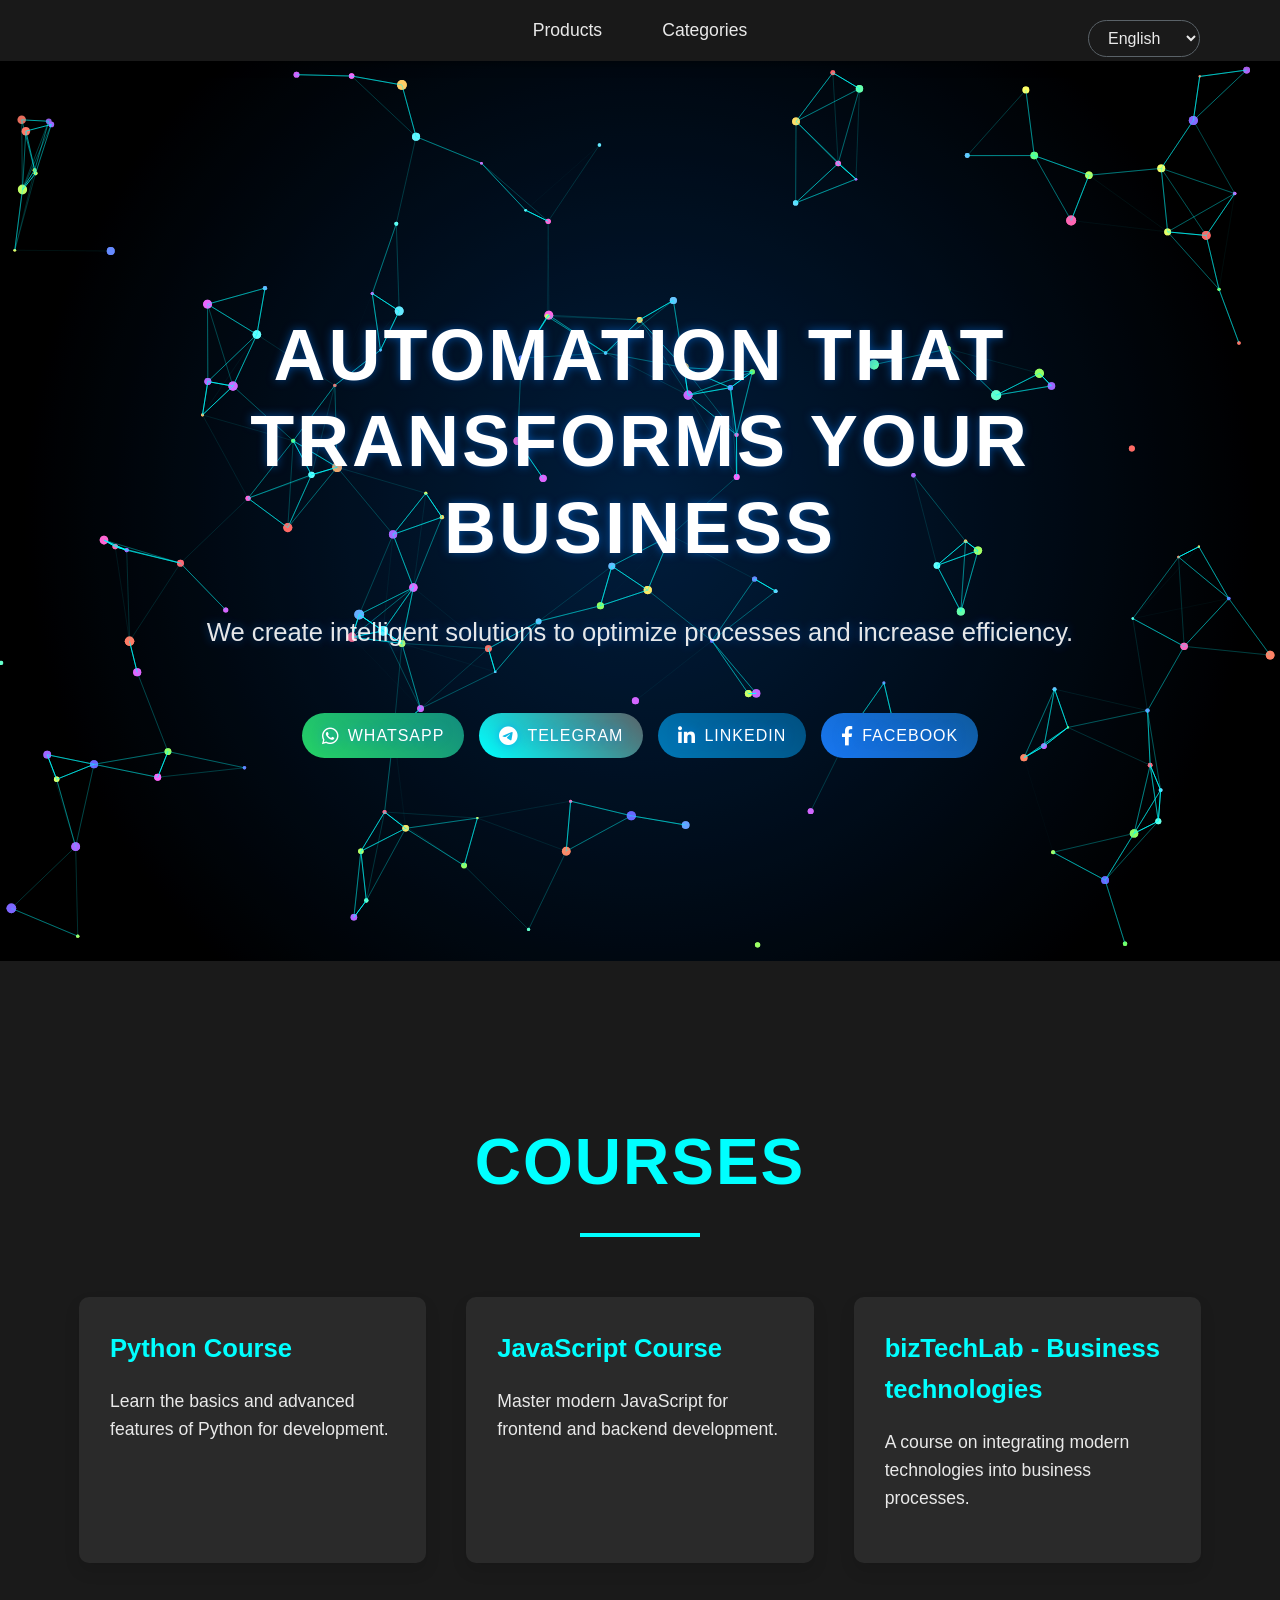
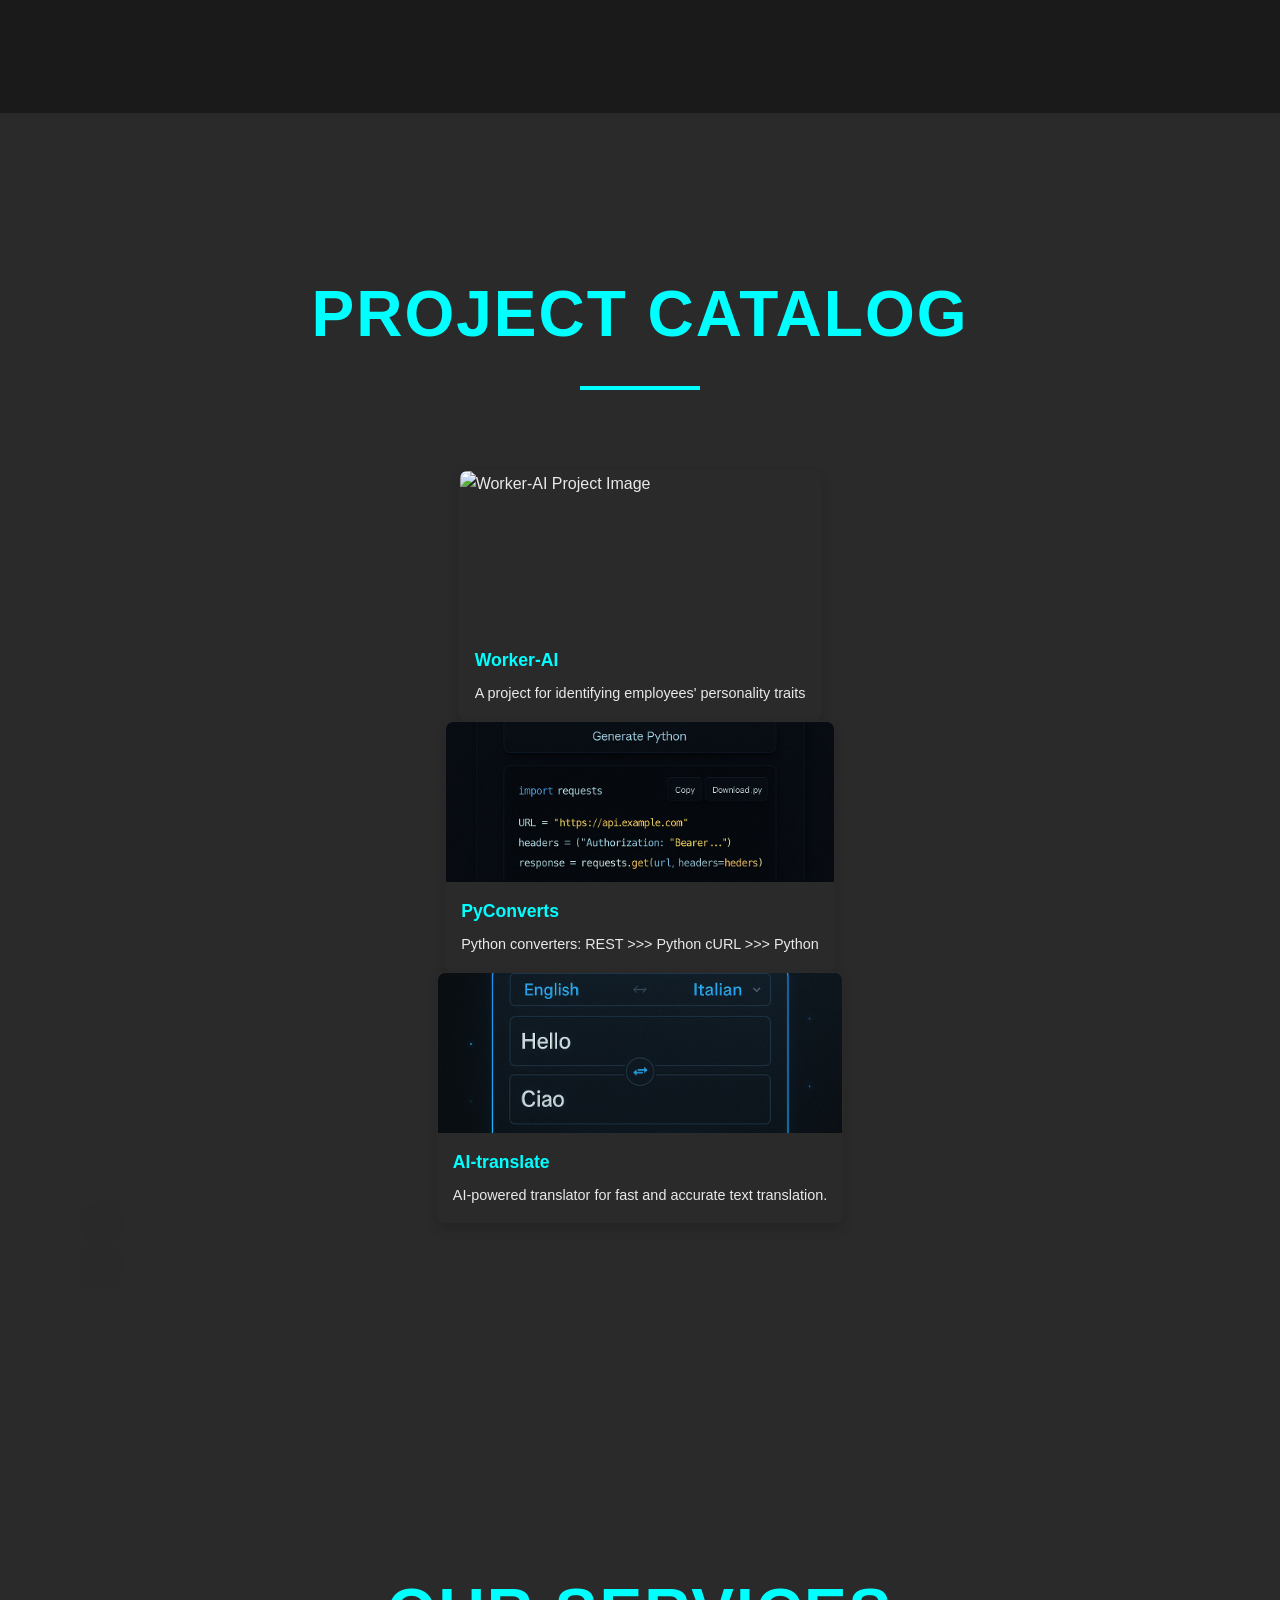
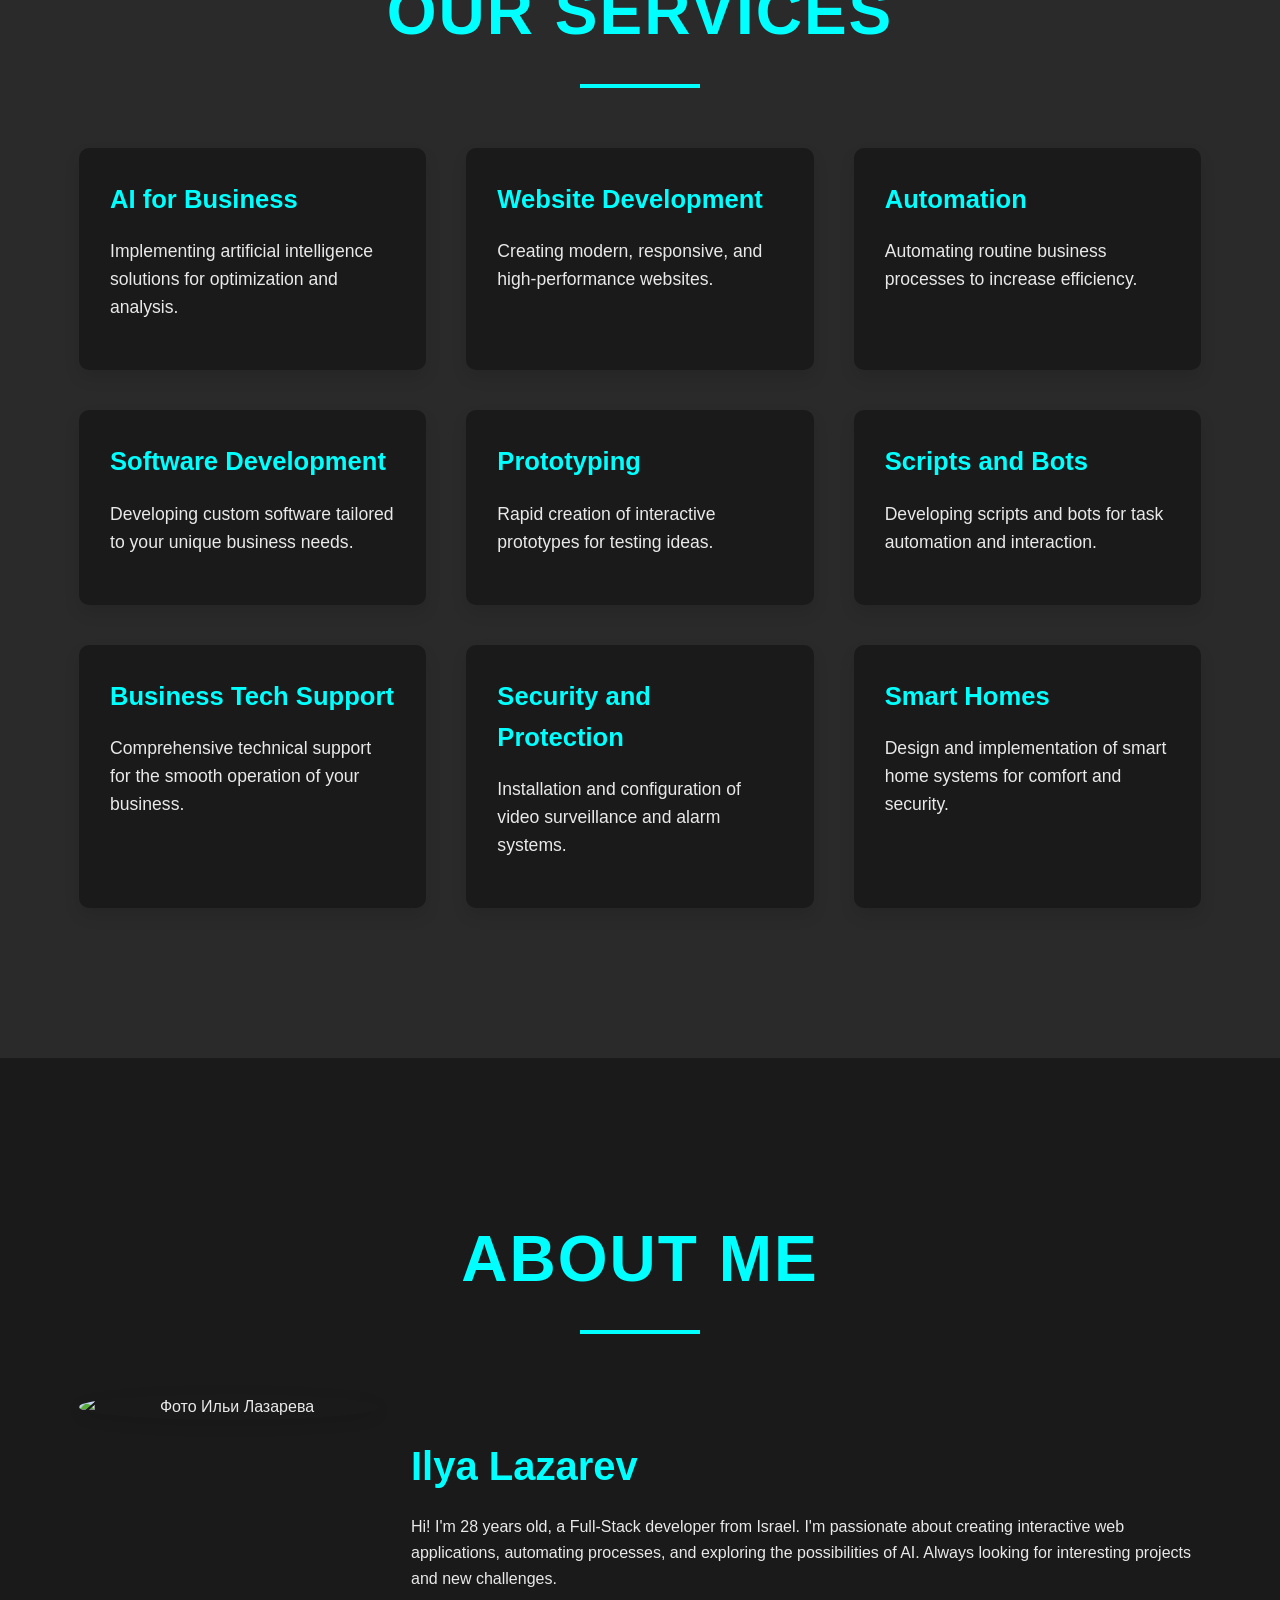
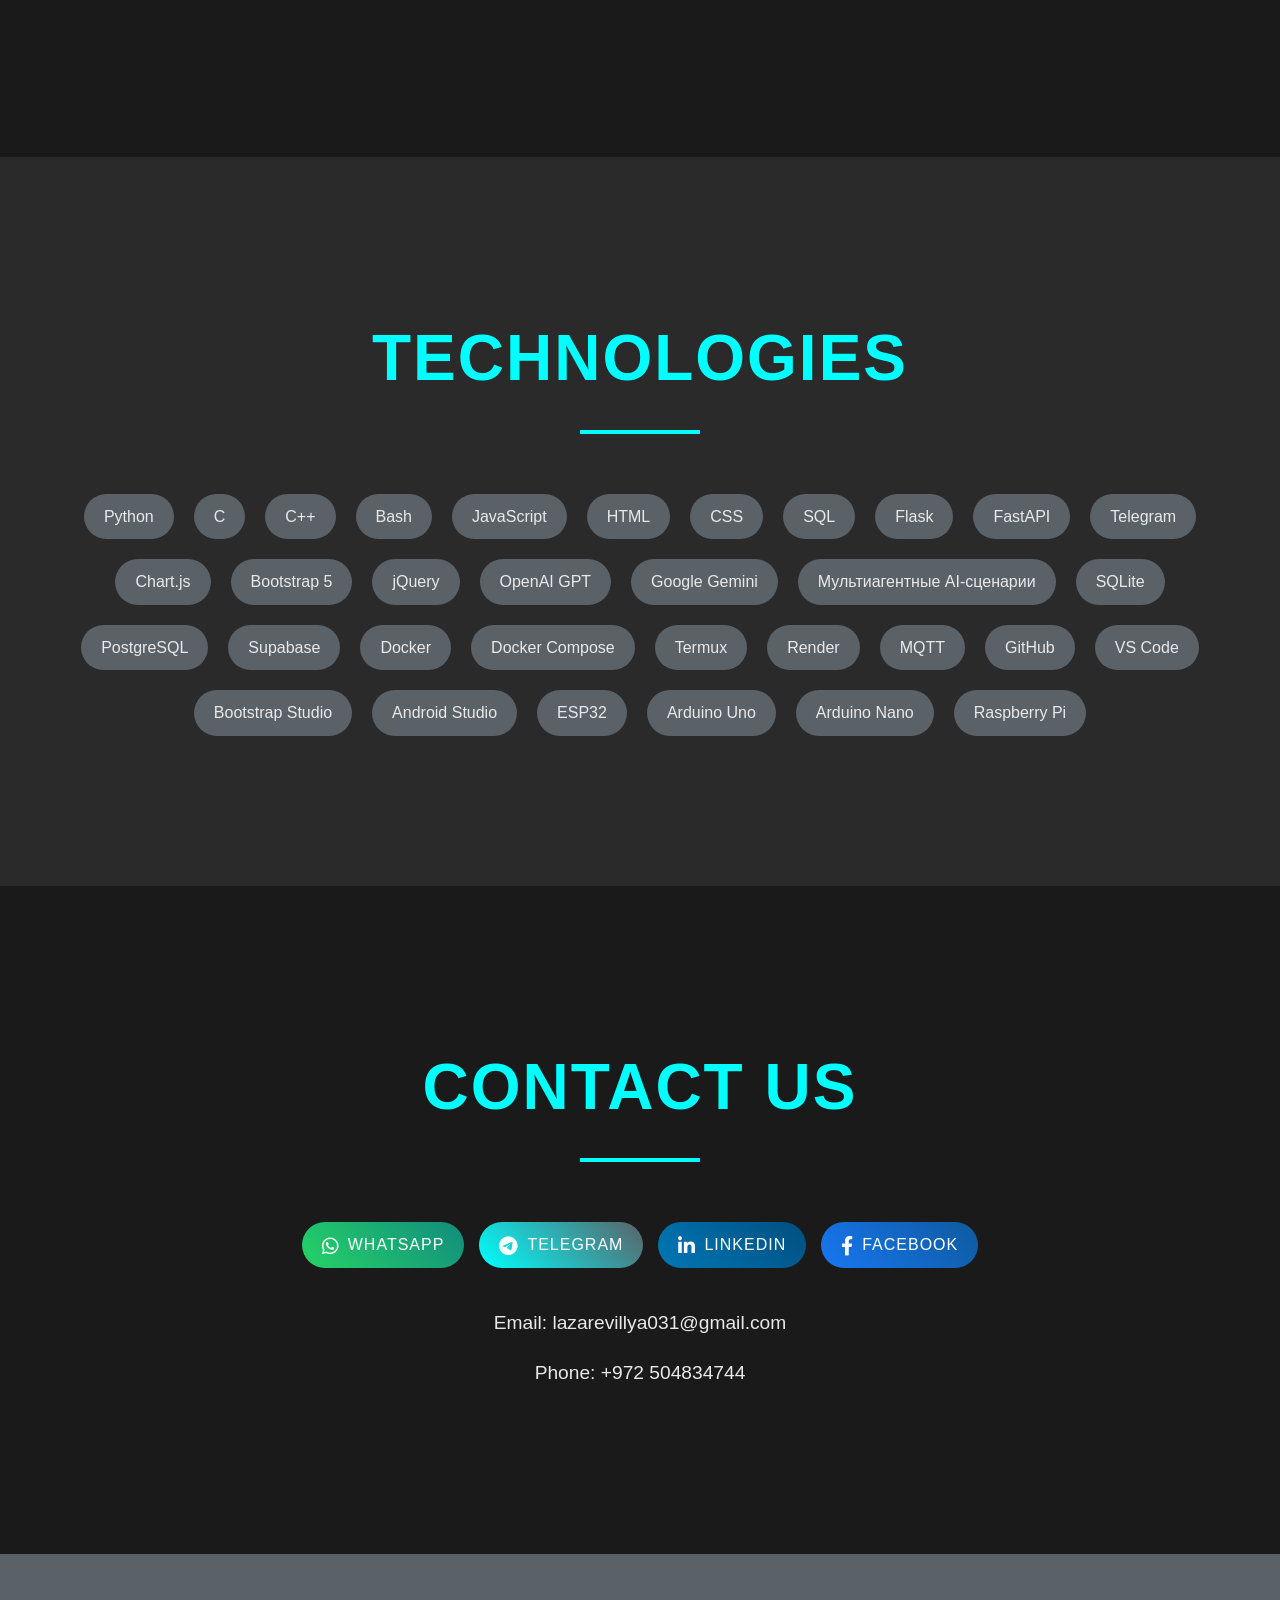
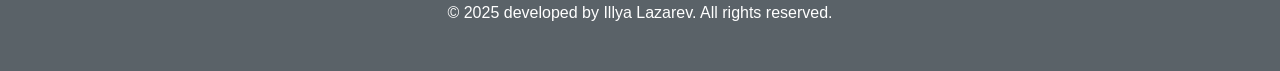
==== commit 5d4d3fb9: "Update index.html" ====
--- a/index.html
+++ b/index.html
@@ -46,19 +46,17 @@
                     </ul>
                 </li>
             </ul>
+            <!-- Переключатель языка -->
+            <div class="language-switcher">
+                <select id="language-select" aria-label="Выберите язык">
+                    <option value="ru">Русский</option>
+                    <option value="en">English</option>
+                    <option value="he">עברית</option>
+                </select>
+            </div>
         </div>
     </nav>
 
-
-
-    <!-- Переключатель языка -->
-    <div class="language-switcher">
-        <select id="language-select" aria-label="Выберите язык">
-            <option value="ru">Русский</option>
-            <option value="en">English</option>
-            <option value="he">עברית</option>
-        </select>
-    </div>
 
     <!-- Главный экран (Hero Section) -->
     <header id="hero" class="section">
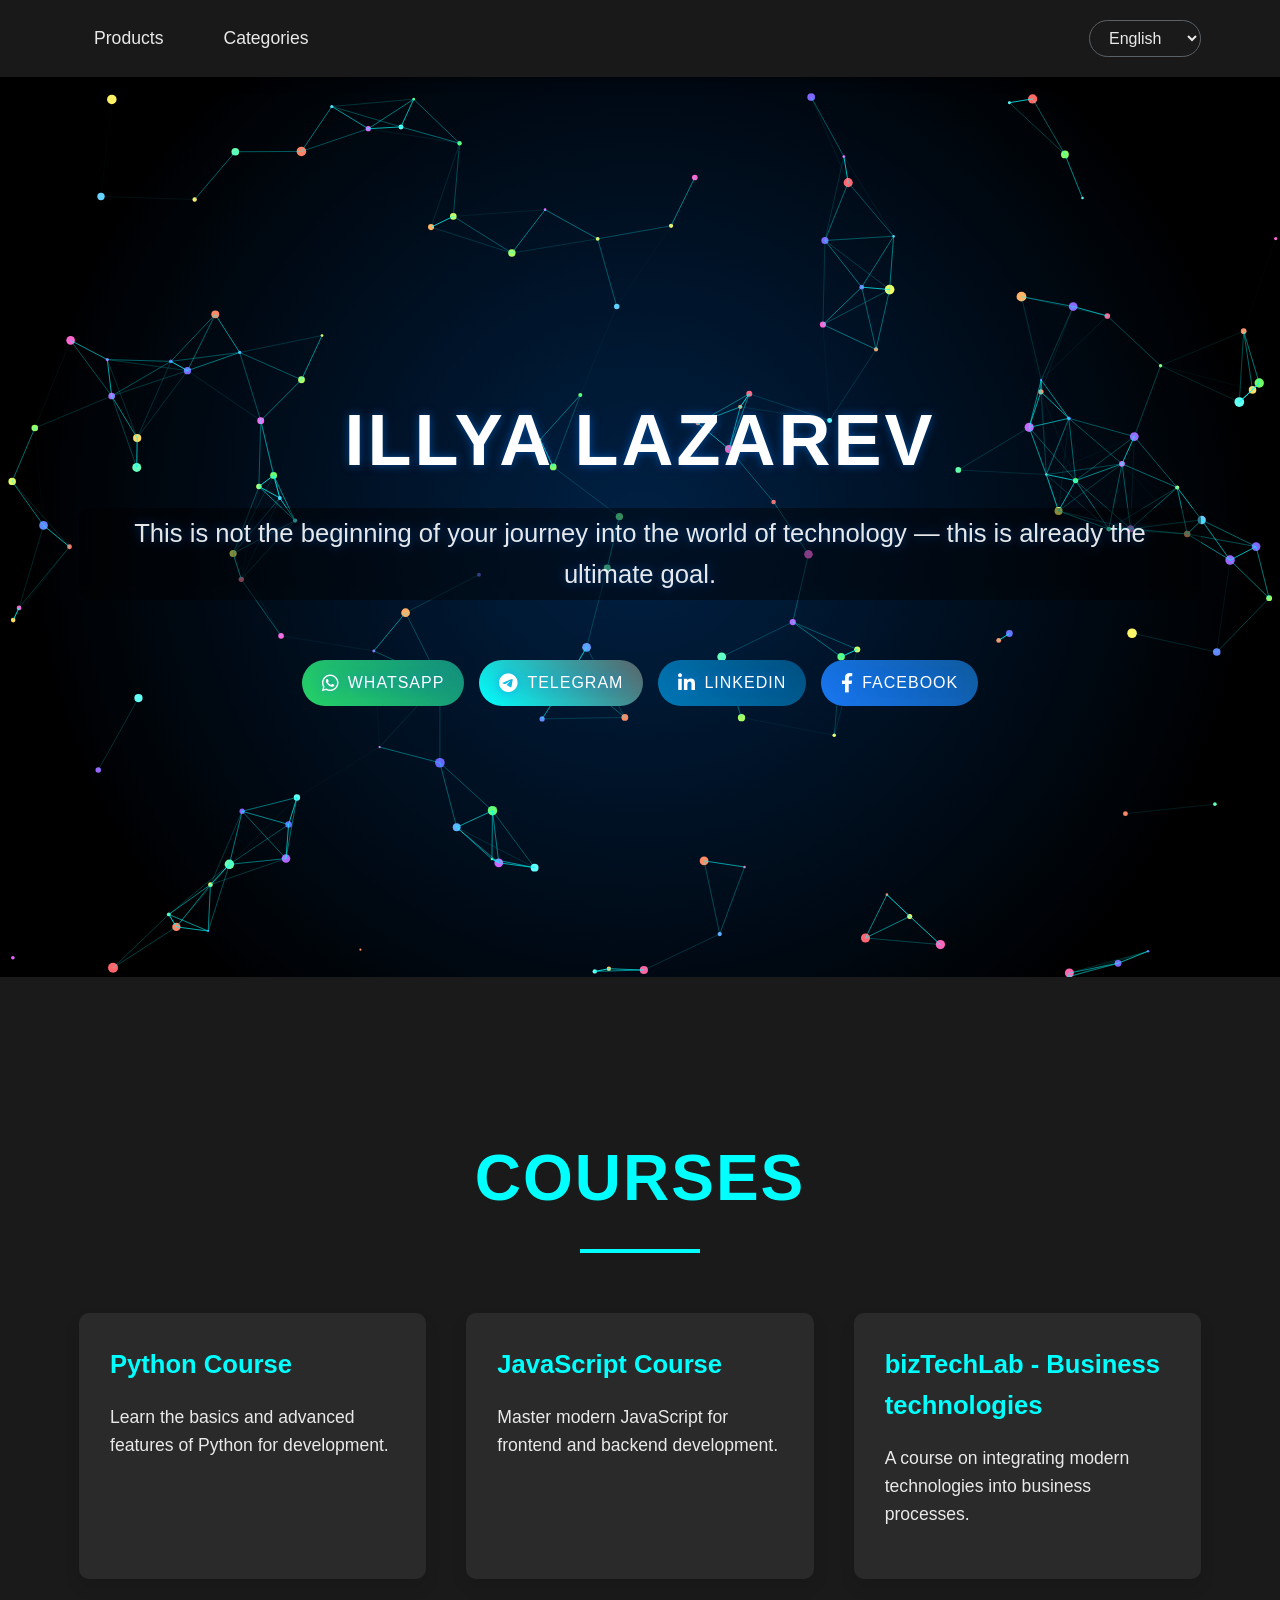
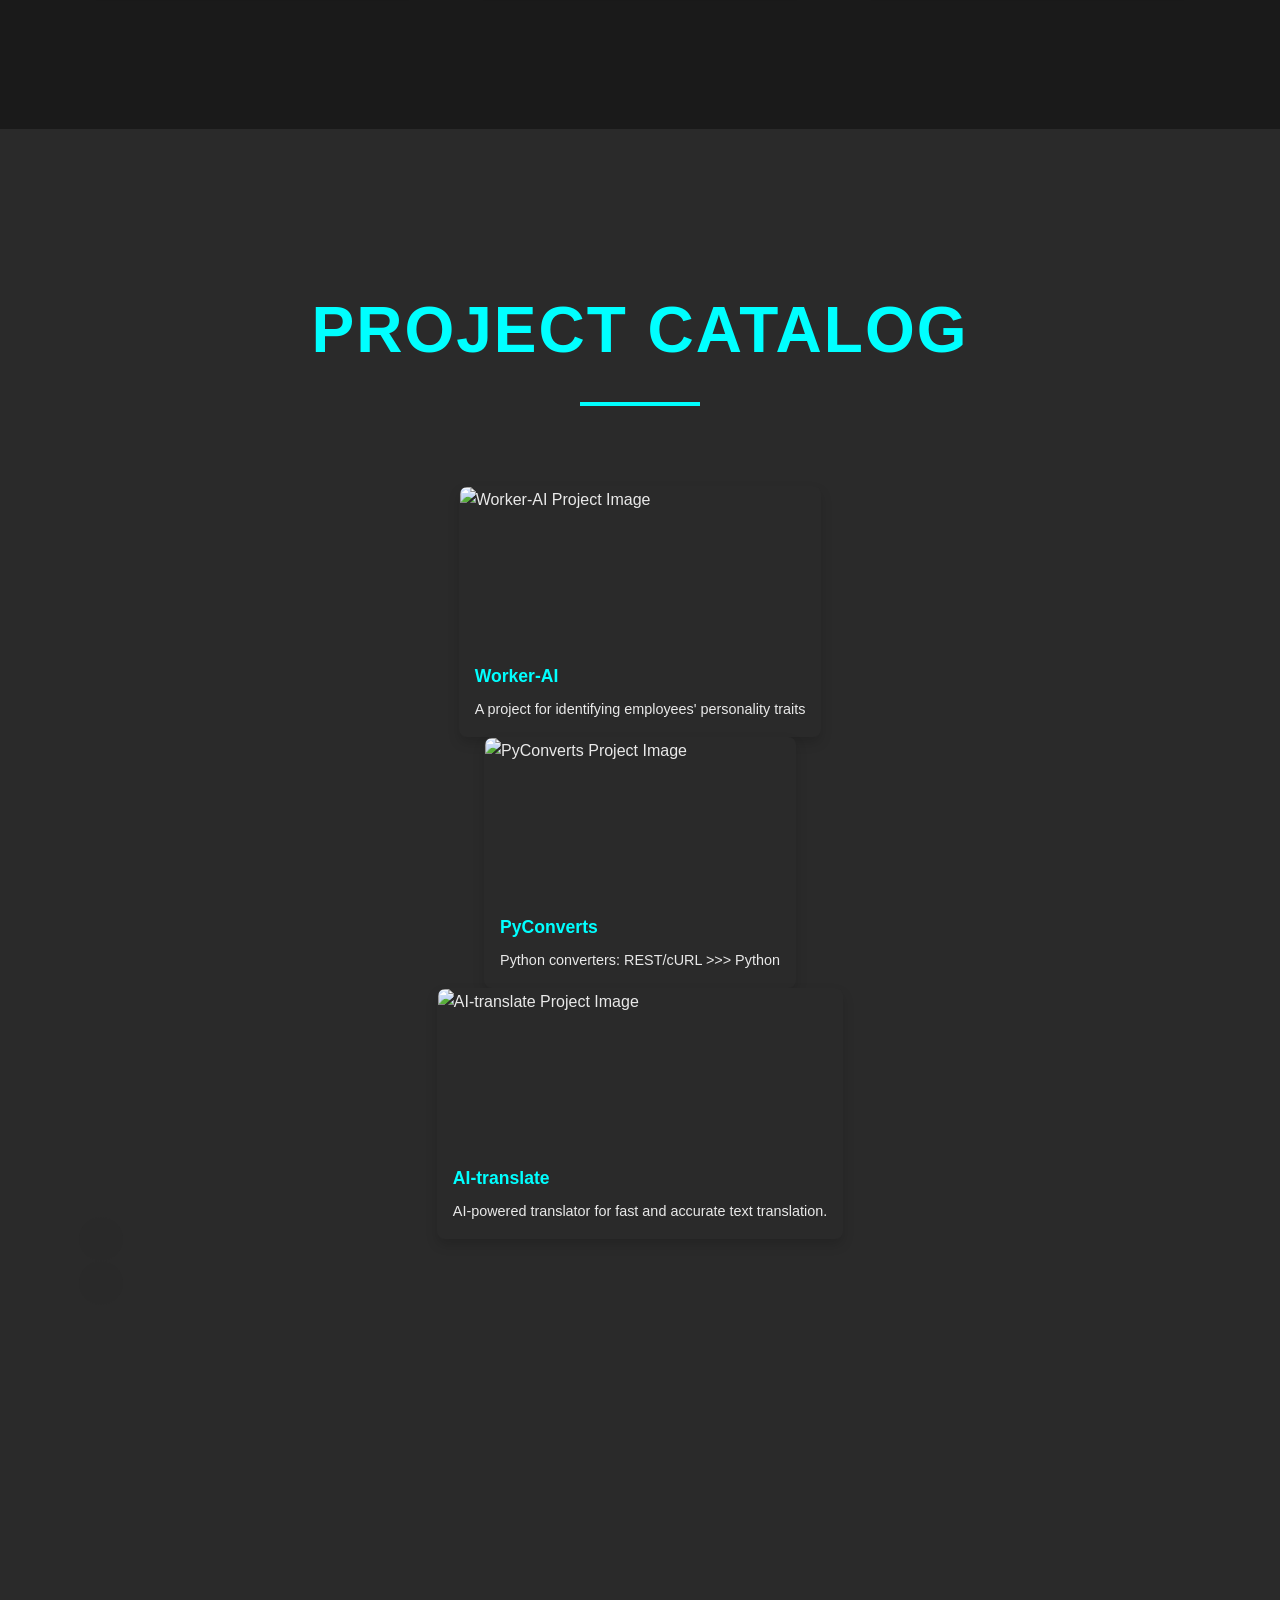
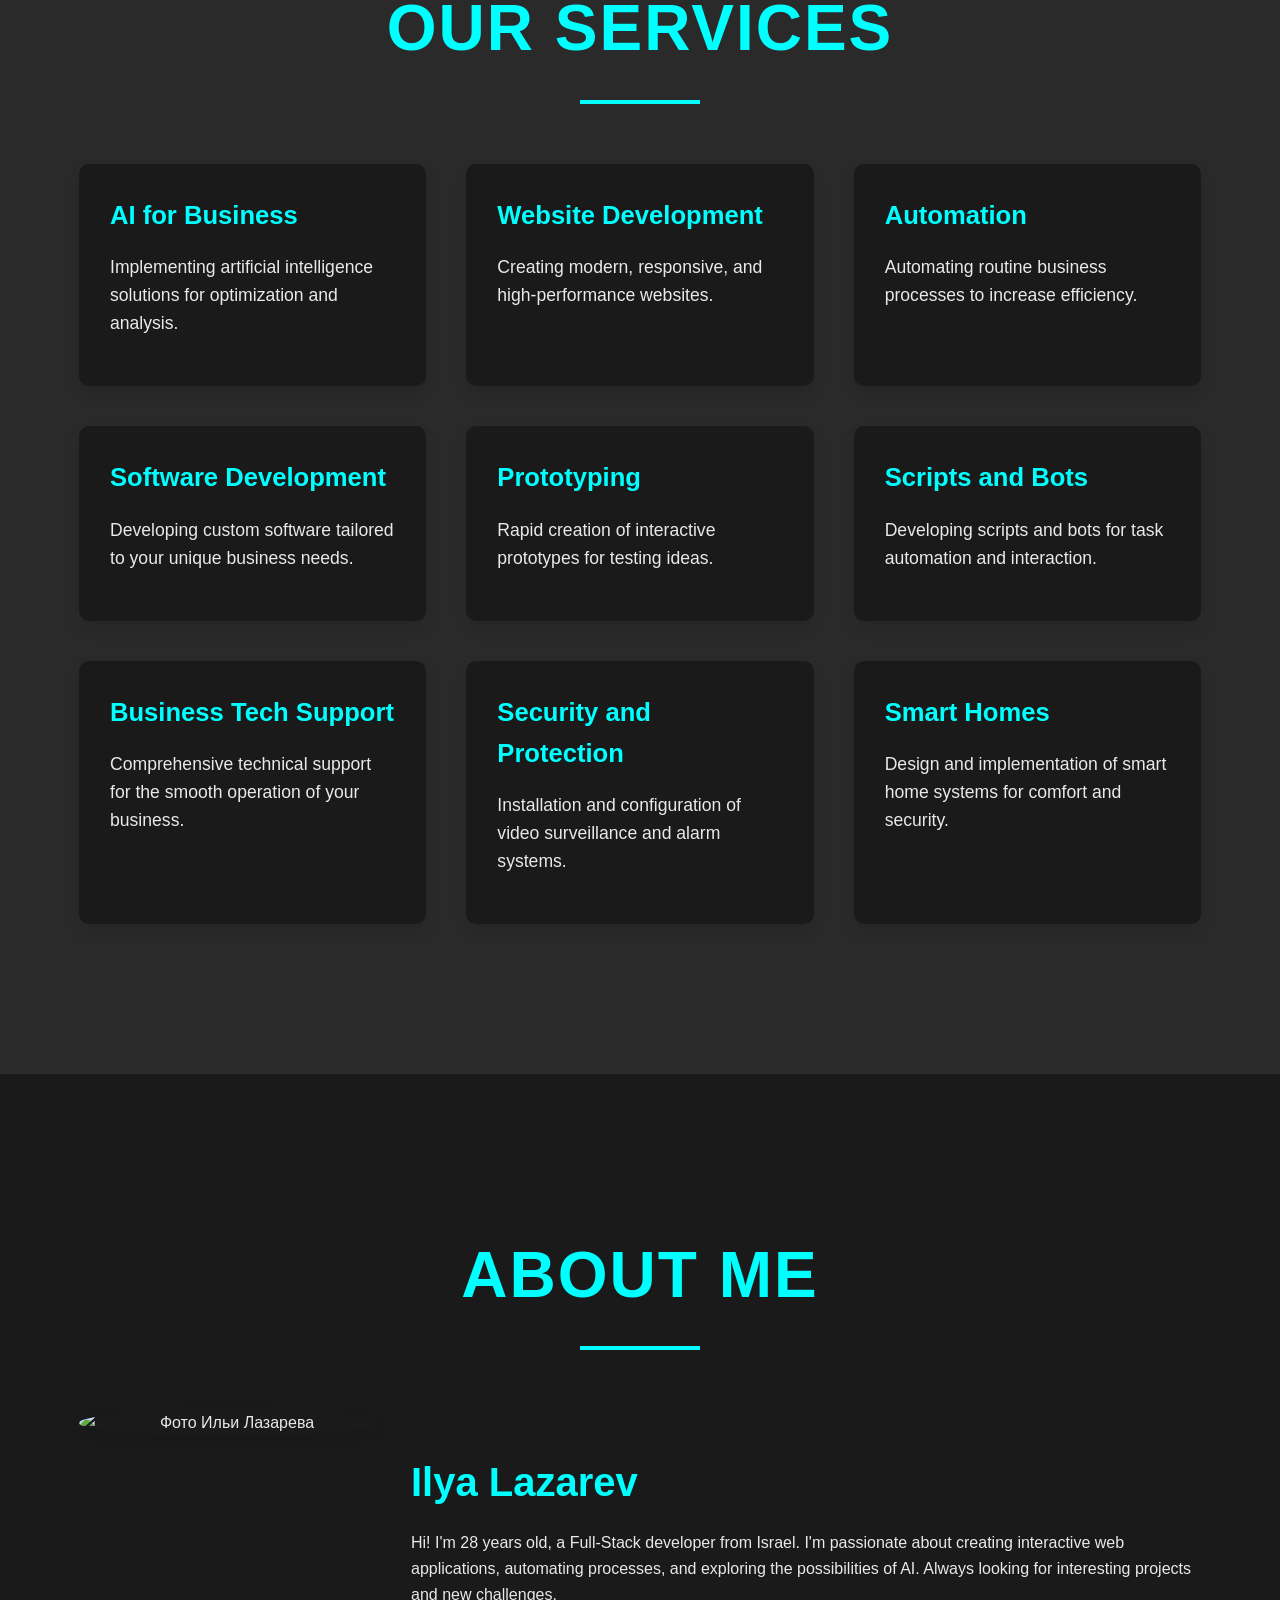
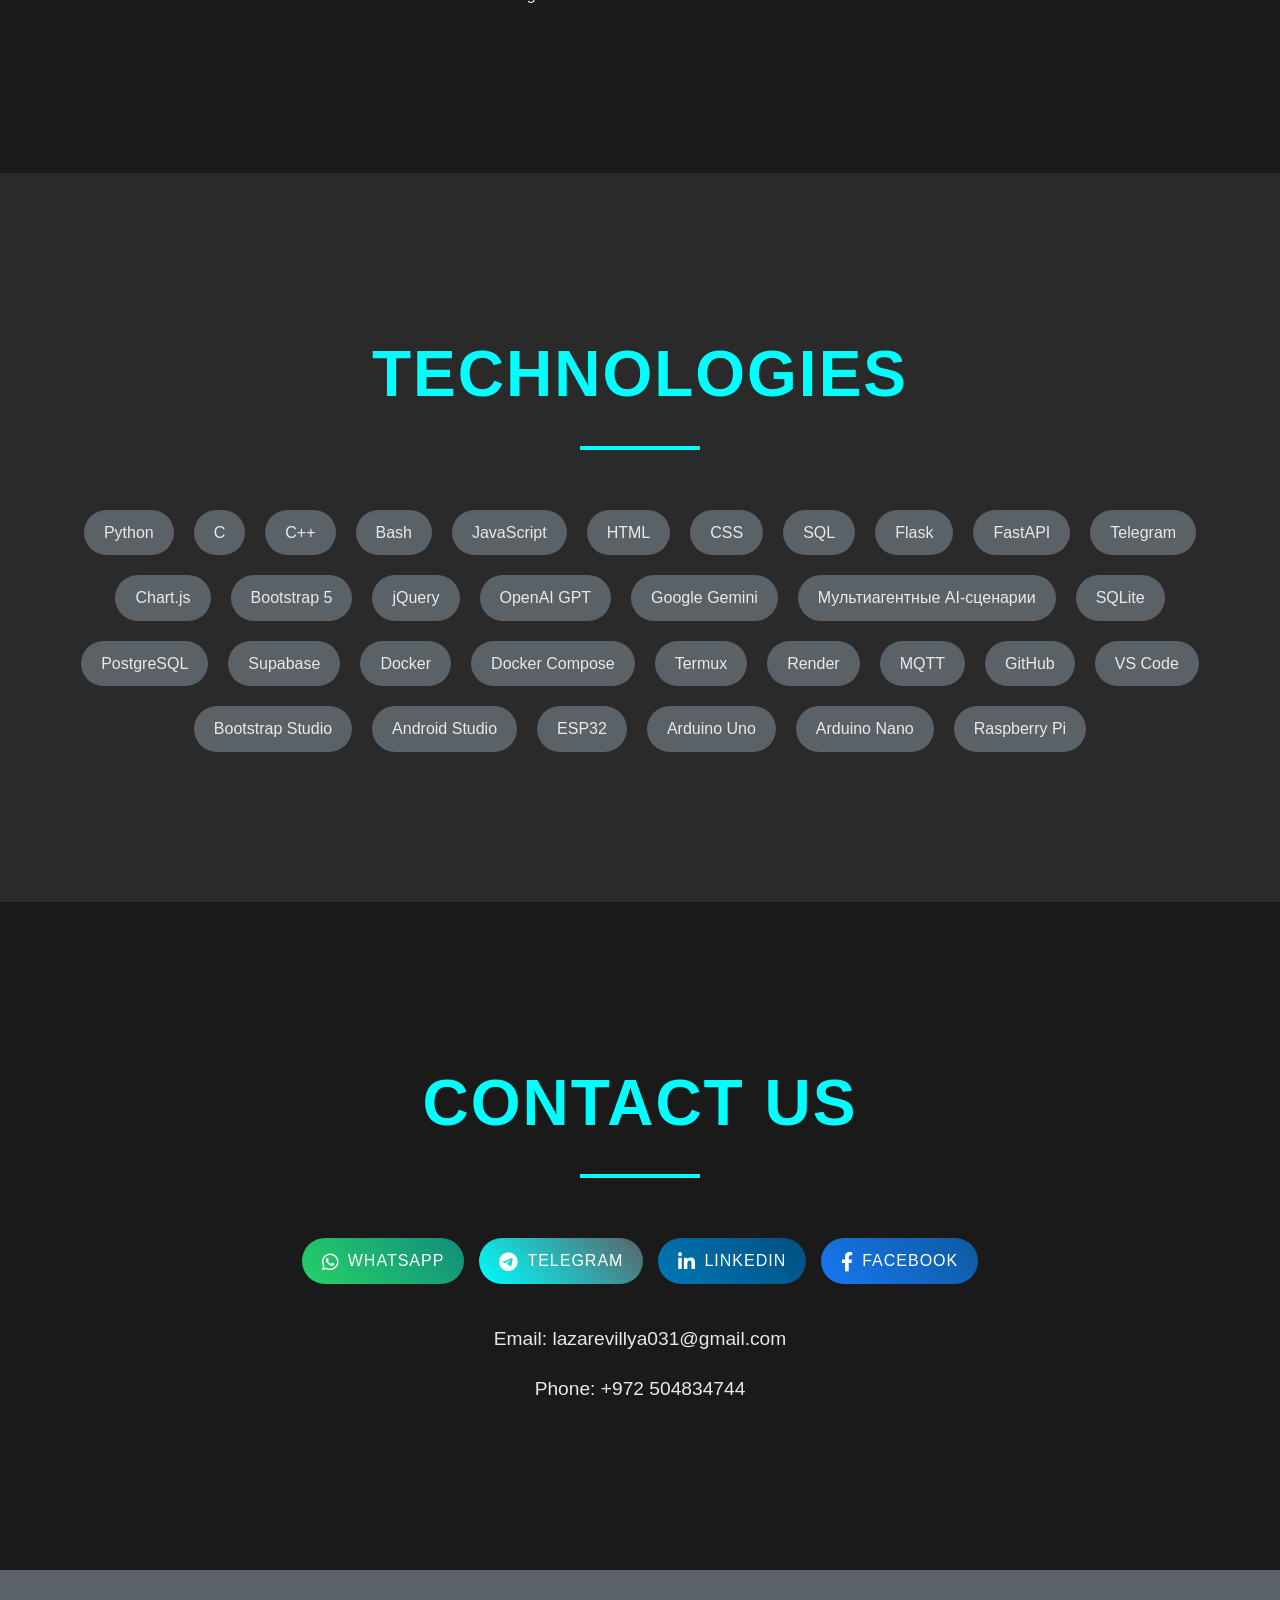
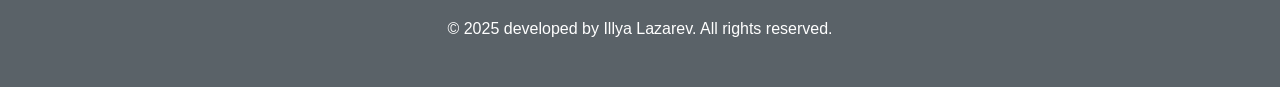
==== commit 17eb820e: "Add files via upload" ====
--- a/index.html
+++ b/index.html
@@ -7,6 +7,763 @@
     <!-- Безопасность по умолчанию: CSP (добавлено data: для font-src) -->
     <meta http-equiv="Content-Security-Policy" content="default-src 'self' https:; script-src 'self' https: 'unsafe-inline'; style-src 'self' https: 'unsafe-inline'; img-src 'self' data: https:; font-src 'self' https: fonts.gstatic.com data:;">
     
+    <meta name="description" content="Разработка интеллектуальных решений для автоматизации и оптимизации бизнес-процессов. Full-Stack разработка, ИИ, веб-сайты, ПО, скрипты, боты, техподдержка, безопасность, умные дома.">
+
+    <!-- Open Graph Meta Tags for Social Sharing -->
+    <meta property="og:title" content="Автоматизация для вашего бизнеса">
+    <meta property="og:description" content="Разработка интеллектуальных решений для автоматизации и оптимизации бизнес-процессов. Full-Stack разработка, ИИ, веб-сайты, ПО, скрипты, боты, техподдержка, безопасность, умные дома.">
+    <meta property="og:type" content="website">
+    <meta property="og:url" content="https://biz-tech-boss.onrender.com">
+    <meta property="og:image" content="https://raw.githubusercontent.com/ispining/ru/refs/heads/master/images/photo1683672140.jpeg">
+    <!-- Schema.org Microdata for Organization -->
+    <script type="application/ld+json">
+    {
+      "@context": "https://schema.org",
+      "@type": "Organization",
+      "name": "Илья Лазарев - Full-Stack Разработчик",
+      "url": "https://biz-tech-boss.onrender.com",
+      "logo": "https://raw.githubusercontent.com/ispining/ru/refs/heads/master/images/photo1683672140.jpeg",
+      "description": "Разработка интеллектуальных решений для автоматизации и оптимизации бизнес-процессов. Full-Stack разработка, ИИ, веб-сайты, ПО, скрипты, боты, техподдержка, безопасность, умные дома.",
+      "contactPoint": {
+        "@type": "ContactPoint",
+        "telephone": "+972504834744",
+        "contactType": "customer service",
+        "email": "lazarevillya031@gmail.com"
+      },
+      "sameAs": [
+        "https://wa.me/972504834744",
+        "https://t.me/sbdtadmin",
+        "https://www.linkedin.com/in/sbdt",
+        "https://www.facebook.com/ill4u",
+        "https://www.youtube.com/@PythonShik"
+      ]
+    }
+    </script>
+    <style>
+      /*
+       * Критические стили для первоначального отображения
+       */
+      body, html {
+          margin: 0;
+          padding: 0;
+          width: 100%;
+          min-height: 100vh; /* Минимальная высота для футера внизу */
+          line-height: 1.6;
+          font-family: 'Orbitron', sans-serif; /* Применяем новый шрифт */
+          color: var(--text-color); /* Используем переменную для цвета текста */
+          background-color: var(--background-color); /* Используем переменную для фона */
+          scroll-behavior: smooth; /* Плавная прокрутка по якорям */
+          transition: color 0.5s ease, background-color 0.5s ease; /* Плавный переход при смене темы */
+      }
+
+      *, *::before, *::after {
+          box-sizing: border-box; /* Учитываем padding и border в размере элемента */
+      }
+
+      .container {
+          width: 90%;
+          max-width: 1200px; /* Максимальная ширина контента */
+          margin: 0 auto; /* Центрирование блока */
+          padding: 0 15px; /* Внутренние отступы по бокам */
+      }
+
+      .section {
+          padding: 100px 0;
+          text-align: center;
+          opacity: 0;
+          transform: translateY(50px);
+          transition: opacity 0.8s ease-out, transform 0.8s ease-out;
+      }
+
+      .section.visible {
+          opacity: 1;
+          transform: translateY(0);
+      }
+
+      .section h2 {
+          margin-top: 0;
+          margin-bottom: 60px;
+          font-size: 3em;
+          color: var(--primary-color);
+          text-transform: uppercase;
+          letter-spacing: 2px;
+          position: relative;
+      }
+
+      .section h2::after {
+          content: '';
+          display: block;
+          width: 80px;
+          height: 4px;
+          background-color: var(--primary-color);
+          margin: 20px auto 0;
+          transition: width 0.5s ease;
+      }
+
+      .section.visible h2::after {
+          width: 120px;
+      }
+
+      .btn {
+          display: inline-block;
+          background: linear-gradient(45deg, var(--primary-color), var(--secondary-color));
+          color: white;
+          padding: 15px 30px;
+          text-decoration: none;
+          border-radius: 30px;
+          font-size: 1.2em;
+          transition: transform 0.3s ease, box-shadow 0.3s ease;
+          border: none;
+          cursor: pointer;
+          text-transform: uppercase;
+          letter-spacing: 1px;
+          overflow: hidden;
+          position: relative;
+          z-index: 1;
+      }
+
+      .btn::before {
+          content: '';
+          position: absolute;
+          top: 0;
+          left: -100%;
+          width: 100%;
+          height: 100%;
+          background: linear-gradient(45deg, var(--secondary-color), var(--primary-color));
+          transition: left 0.3s ease;
+          z-index: -1;
+      }
+
+      .btn:hover::before {
+          left: 0;
+      }
+
+      .btn:hover {
+          transform: translateY(-5px);
+          box-shadow: 0 10px 20px rgba(0, 123, 255, 0.3);
+      }
+
+      .social-links {
+          display: flex;
+          gap: 15px;
+          justify-content: center;
+          margin-top: 30px;
+          flex-wrap: wrap;
+      }
+
+      @media (max-width: 480px) {
+          .social-links {
+              justify-content: space-around;
+          }
+          .social-icon {
+              flex: 1 1 calc(50% - 15px);
+              max-width: calc(50% - 15px);
+              width: auto;
+              padding: 20px 30px !important;
+          }
+      }
+
+      .social-icon {
+          display: inline-flex;
+          align-items: center;
+          justify-content: center;
+          gap: 8px;
+          padding: 10px 20px;
+          font-size: 1em;
+      }
+
+      .social-icon i {
+          font-size: 1.2em;
+      }
+
+      .social-icon[aria-label="WhatsApp"] {
+          background: linear-gradient(45deg, #25D366, #128C7E);
+          border-color: #25D366;
+      }
+
+      .social-icon[aria-label="WhatsApp"]:hover {
+           box-shadow: 0 10px 20px rgba(37, 211, 102, 0.3);
+           border-color: #128C7E;
+      }
+
+      .social-icon[aria-label="Telegram"] {
+           border-color: var(--primary-color);
+      }
+
+      .social-icon[aria-label="Telegram"]:hover {
+           box-shadow: 0 10px 20px rgba(0, 123, 255, 0.3);
+      }
+
+      .social-icon[aria-label="LinkedIn"] {
+          background: linear-gradient(45deg, #0077B5, #004F80);
+          border-color: #0077B5;
+      }
+
+      .social-icon[aria-label="LinkedIn"]:hover {
+           box-shadow: 0 10px 20px rgba(0, 119, 181, 0.3);
+           border-color: #004F80;
+      }
+
+      .social-icon[aria-label="Facebook"] {
+          background: linear-gradient(45deg, #1877F2, #0E5A9E);
+          border-color: #1877F2;
+      }
+
+      .social-icon[aria-label="Facebook"]:hover {
+           box-shadow: 0 10px 20px rgba(24, 119, 242, 0.3);
+           border-color: #0E5A9E;
+      }
+
+      .social-icon[aria-label="YouTube"] {
+          background: linear-gradient(45deg, #FF0000, #CC0000);
+          border-color: #FF0000;
+      }
+
+      .social-icon[aria-label="YouTube"]:hover {
+           box-shadow: 0 10px 20px rgba(255, 0, 0, 0.3);
+           border-color: #CC0000;
+      }
+
+      .youtube-icon {
+          display: none;
+      }
+
+      #hero {
+          position: relative;
+          background-color: #000;
+          color: white;
+          padding: 40px 0;
+          display: flex;
+          align-items: center;
+          justify-content: center;
+          min-height: 100vh;
+          height: 100vh;
+          overflow: hidden;
+          text-shadow: 0 0 10px rgba(0, 123, 255, 0.5);
+      }
+
+      #hero .container {
+          position: relative;
+          z-index: 2;
+          display: flex;
+          flex-direction: column;
+          align-items: center;
+          justify-content: center;
+          height: 100%;
+      }
+
+      #hero h1 {
+          font-size: 2em;
+          margin-bottom: 15px;
+          text-transform: uppercase;
+          letter-spacing: 2px;
+          line-height: 1.2;
+      }
+
+      #hero p {
+          font-size: 0.9em;
+          margin-bottom: 30px;
+          opacity: 0.9;
+          background-color: rgba(0, 0, 0, 0.5);
+          padding: 5px 15px;
+          border-radius: 10px;
+          display: inline-block;
+          margin-top: 10px;
+      }
+
+      .hero-background {
+          position: absolute;
+          top: 0;
+          left: 0;
+          width: 100%;
+          height: 100%;
+          background: radial-gradient(circle at center, rgba(0, 123, 255, 0.3) 0%, rgba(0, 0, 0, 0.8) 80%);
+          z-index: 1;
+      }
+
+      .language-switcher {
+          z-index: 51;
+          margin-left: auto;
+          padding: 10px 0;
+          flex-shrink: 0;
+      }
+
+      #language-select {
+          padding: 8px 15px;
+          border-radius: 20px;
+          border: 1px solid var(--secondary-color);
+          background-color: var(--background-color);
+          color: var(--text-color);
+          font-size: 1em;
+          cursor: pointer;
+          transition: border-color 0.3s ease, background-color 0.3s ease, color 0.3s ease;
+      }
+
+      #language-select:hover {
+          border-color: var(--primary-color);
+      }
+
+      body.rtl {
+          direction: rtl;
+          text-align: right;
+      }
+
+      body.rtl .section h2::after {
+          margin: 20px auto 0;
+      }
+
+      body.rtl .service-item,
+      body.rtl .portfolio-item,
+      body.rtl .course-item,
+      body.rtl .project-item {
+          text-align: right;
+      }
+
+      body.rtl .about-me-text {
+          text-align: right;
+      }
+
+      body.rtl #contact-form {
+          text-align: right;
+      }
+
+      body.rtl #contact-form input,
+      body.rtl #contact-form textarea {
+          text-align: right;
+      }
+
+      body.rtl .contact-info {
+          text-align: right;
+      }
+
+      body.rtl .dropdown-menu {
+          right: 0;
+          left: auto;
+      }
+
+      @media (min-width: 481px) {
+          .section {
+              padding: 120px 0;
+          }
+
+          .section h2 {
+              font-size: 3.5em;
+          }
+
+          #hero h1 {
+              font-size: 3em;
+              letter-spacing: 3px;
+          }
+
+          #hero p {
+              font-size: 1.2em;
+          }
+      }
+
+      @media (min-width: 769px) {
+          .section {
+              padding: 150px 0;
+          }
+
+          .section h2 {
+              font-size: 4em;
+          }
+
+          #hero h1 {
+              font-size: 3.5em;
+          }
+
+          #hero p {
+              font-size: 1.4em;
+          }
+      }
+
+      @media (min-width: 1200px) {
+           #hero h1 {
+              font-size: 4.5em;
+          }
+
+          #hero p {
+              font-size: 1.6em;
+          }
+      }
+
+      body {
+          --primary-color: #00ffff;
+          --secondary-color: #5a6268;
+          --text-color: #e9e9e9;
+          --background-color: #1a1a1a;
+          --card-background: #2a2a2a;
+      }
+
+      .section h2 {
+          color: var(--primary-color);
+      }
+
+      .service-item h3,
+      .portfolio-item h3 {
+           color: var(--primary-color);
+      }
+
+      .tech-list span {
+          background-color: var(--secondary-color);
+          color: var(--text-color);
+      }
+
+      #contact-form input,
+      #contact-form textarea {
+          border-color: var(--secondary-color);
+      }
+
+      footer {
+          background-color: var(--secondary-color);
+      }
+
+      .service-item.hovered,
+      .portfolio-item.hovered,
+      .course-item.hovered,
+      .project-item.hovered {
+          box-shadow: 0 12px 24px rgba(0, 123, 255, 0.3);
+      }
+
+      .service-item.hovered,
+      .portfolio-item.hovered,
+      .course-item.hovered,
+      .project-item.hovered {
+           box-shadow: 0 12px 24px rgba(0, 255, 255, 0.2);
+      }
+
+      .modal {
+          display: none;
+          position: fixed;
+          z-index: 101;
+          left: 0;
+          top: 0;
+          width: 100%;
+          height: 100%;
+          overflow: auto;
+          background-color: rgba(0, 0, 0, 0.8);
+          backdrop-filter: blur(5px);
+          -webkit-backdrop-filter: blur(5px);
+          padding-top: 60px;
+      }
+
+      .modal-content {
+          background-color: var(--card-background);
+          margin: 5% auto;
+          padding: 40px;
+          border: 1px solid var(--primary-color);
+          width: 90%;
+          max-width: 800px;
+          border-radius: 10px;
+          box-shadow: 0 10px 30px rgba(0, 123, 255, 0.4);
+          position: relative;
+          animation: modalOpen 0.5s ease-out;
+      }
+
+      @keyframes modalOpen {
+          from {
+              opacity: 0;
+              transform: translateY(-50px);
+          }
+          to {
+              opacity: 1;
+              transform: translateY(0);
+          }
+      }
+
+      .close-button {
+          color: var(--text-color);
+          font-size: 30px;
+          font-weight: bold;
+          position: absolute;
+          top: 15px;
+          right: 25px;
+          cursor: pointer;
+          transition: color 0.3s ease;
+      }
+
+      .close-button:hover,
+      .close-button:focus {
+          color: var(--primary-color);
+          text-decoration: none;
+          cursor: pointer;
+      }
+
+      .modal-content h3 {
+          color: var(--primary-color);
+          margin-top: 0;
+          margin-bottom: 20px;
+          font-size: 2em;
+      }
+
+      .modal-content p {
+          color: var(--text-color);
+          margin-bottom: 15px;
+      }
+
+      .modal-content ul {
+          color: var(--text-color);
+          margin-bottom: 15px;
+          padding-left: 20px;
+      }
+
+      .modal-content ul li {
+          margin-bottom: 8px;
+      }
+
+      @keyframes fadeInUp {
+          from {
+              opacity: 0;
+              transform: translateY(50px);
+          }
+          to {
+              opacity: 1;
+              transform: translateY(0);
+          }
+      }
+
+      .section.visible {
+          animation: fadeInUp 0.8s ease-out forwards;
+      }
+
+      .about-me-container {
+          display: flex;
+          flex-wrap: wrap;
+          align-items: flex-start;
+          gap: 2rem;
+      }
+
+      .about-me-photo {
+          flex: 1 1 250px;
+          max-width: 300px;
+          margin: 0 auto 1rem auto;
+      }
+
+      .about-me-photo img {
+          display: block;
+          width: 100%;
+          height: auto;
+          border-radius: 50%;
+          box-shadow: 0 4px 15px rgba(0, 0, 0, 0.1);
+          object-fit: cover;
+      }
+
+      .about-me-text {
+          flex: 2 1 400px;
+          text-align: left;
+      }
+
+      .about-me-name {
+          font-size: 2.5rem;
+          margin-bottom: 0.5rem;
+          font-weight: 700;
+          color: var(--primary-color);
+      }
+
+      @media (min-width: 768px) {
+          .about-me-photo {
+              margin: 0;
+          }
+      }
+
+      #projects .project-swiper {
+          width: 100%;
+          padding-top: 20px;
+          padding-bottom: 50px;
+          overflow: hidden;
+          position: relative;
+      }
+
+      #projects .swiper-slide {
+          height: auto;
+          display: flex;
+          justify-content: center;
+          align-items: stretch;
+          box-sizing: border-box;
+      }
+
+      #projects .swiper-button-prev,
+      #projects .swiper-button-next {
+          color: var(--primary-color);
+          width: 44px;
+          height: 44px;
+          background-color: rgba(42, 42, 42, 0.7);
+          border-radius: 50%;
+          transition: background-color 0.3s ease, color 0.3s ease, opacity 0.3s ease;
+          top: 50%;
+          transform: translateY(-50%);
+      }
+
+      #projects .swiper-button-prev:hover,
+      #projects .swiper-button-next:hover {
+          background-color: rgba(0, 255, 255, 0.8);
+          color: var(--background-color);
+      }
+
+      #projects .swiper-button-prev::after,
+      #projects .swiper-button-next::after {
+          font-size: 18px;
+          font-weight: bold;
+      }
+
+      @media (min-width: 769px) {
+          #projects .swiper-button-prev {
+          }
+          #projects .swiper-button-next {
+          }
+      }
+
+      #projects .swiper-pagination {
+          bottom: 10px;
+      }
+
+      #projects .swiper-pagination-bullet {
+          width: 10px;
+          height: 10px;
+          background-color: var(--secondary-color);
+          opacity: 0.7;
+          transition: background-color 0.3s ease, opacity 0.3s ease;
+      }
+
+      #projects .swiper-pagination-bullet-active {
+          background-color: var(--primary-color);
+          opacity: 1;
+      }
+
+      .sticky-nav {
+          position: sticky;
+          top: 0;
+          width: 100%;
+          background-color: rgba(26, 26, 26, 0.95);
+          padding: 10px 0;
+          z-index: 50;
+          box-shadow: 0 2px 10px rgba(0, 0, 0, 0.5);
+          backdrop-filter: blur(5px);
+          -webkit-backdrop-filter: blur(5px);
+          transition: background-color 0.3s ease, box-shadow 0.3s ease;
+      }
+
+      .sticky-nav .container {
+          display: flex;
+          justify-content: space-between;
+          align-items: center;
+          flex-wrap: wrap;
+      }
+
+      .nav-list {
+          list-style: none;
+          margin: 0;
+          padding: 0;
+          display: flex;
+          gap: 30px;
+          flex-shrink: 0;
+      }
+
+      .nav-item {
+          position: relative;
+      }
+
+      .nav-link {
+          background: none;
+          border: none;
+          color: var(--text-color);
+          font-size: 1.1em;
+          cursor: pointer;
+          padding: 10px 15px;
+          transition: color 0.3s ease, text-shadow 0.3s ease;
+          text-decoration: none;
+      }
+
+      .nav-link:hover,
+      .nav-link:focus {
+          color: var(--primary-color);
+          text-shadow: 0 0 8px rgba(0, 255, 255, 0.6);
+          outline: none;
+      }
+
+      .dropdown-menu {
+          list-style: none;
+          margin: 0;
+          padding: 10px 0;
+          position: absolute;
+          top: 100%;
+          left: 0;
+          background-color: var(--card-background);
+          border: 1px solid var(--secondary-color);
+          border-radius: 5px;
+          box-shadow: 0 8px 16px rgba(0, 0, 0, 0.3);
+          min-width: 200px;
+          z-index: 60;
+          opacity: 0;
+          visibility: hidden;
+          transform: translateY(10px);
+          transition: opacity 0.3s ease, transform 0.3s ease, visibility 0.3s ease;
+      }
+
+      .nav-item.active .dropdown-menu {
+          opacity: 1;
+          visibility: visible;
+          transform: translateY(0);
+      }
+
+      .dropdown-menu li {
+          padding: 0;
+          margin: 0;
+      }
+
+      .dropdown-item {
+          display: block;
+          padding: 10px 20px;
+          color: var(--text-color);
+          text-decoration: none;
+          transition: background-color 0.3s ease, color 0.3s ease;
+      }
+
+      .dropdown-item:hover,
+      .dropdown-item:focus {
+          background-color: var(--secondary-color);
+          color: var(--primary-color);
+          outline: none;
+      }
+
+      @media (max-width: 768px) {
+          .sticky-nav .container {
+              flex-direction: row;
+              justify-content: space-between;
+              align-items: center;
+          }
+
+          .nav-list {
+              gap: 15px;
+              margin-bottom: 0;
+              flex-shrink: 0;
+          }
+
+          .language-switcher {
+              margin-left: 0;
+              padding: 0;
+              margin-left: 15px;
+              flex-shrink: 0;
+          }
+
+          .nav-link {
+              font-size: 1em;
+              padding: 8px 10px;
+          }
+
+          .dropdown-menu {
+              min-width: 150px;
+              max-width: 100%;
+              width: 100%;
+          }
+
+          .dropdown-item {
+              padding: 8px 15px;
+              font-size: 0.9em;
+          }
+      }
+    </style>
     <link rel="stylesheet" href="style.css">
     <!-- Использование CDN для сторонних библиотек -->
     <!-- Пример: Font Awesome для иконок -->
@@ -132,14 +889,14 @@
                     </div>
                     <div class="swiper-slide">
                         <div class="project-item portfolio-item" data-url="https://py-converts.onrender.com/">
-                            <img data-src="py-converts.png" src="" alt="PyConverts Project Image">
+                            <img data-src="https://raw.githubusercontent.com/ispining/biz-tech-boss/refs/heads/main/py-converts.png" src="" alt="PyConverts Project Image">
                             <h3 data-i18n="projects.py_converts.title">PyConverts</h3>
-                            <p data-i18n="projects.py_converts.description">Python конвертеры: REST >>> Python cURL >>> Python</p>
+                            <p data-i18n="projects.py_converts.description">Python конвертеры: REST/cURL >>> Python</p>
                         </div>
                     </div>
                     <div class="swiper-slide">
                          <div class="project-item portfolio-item" data-url="https://ai-translate-11hp.onrender.com/">
-                            <img data-src="ai_translate.png" src="" alt="AI-translate Project Image">
+                            <img data-src="https://raw.githubusercontent.com/ispining/biz-tech-boss/refs/heads/main/ai_translate.png" src="" alt="AI-translate Project Image">
                             <h3 data-i18n="projects.ai_translate.title">AI-translate</h3>
                             <p data-i18n="projects.ai_translate.description">Интеллектуальный переводчик на базе ИИ для быстрого и точного перевода текстов.</p>
                          </div>
--- a/style.css
+++ b/style.css
@@ -121,6 +121,19 @@
     flex-wrap: wrap; /* Перенос на новую строку на маленьких экранах */
 }
 
+/* Адаптация для мобильных устройств: кнопки в два столбца */
+@media (max-width: 480px) {
+    .social-links {
+        justify-content: space-around; /* Распределяем кнопки равномерно */
+    }
+    .social-icon {
+        flex: 1 1 calc(50% - 15px); /* Две колонки с учетом gap */
+        max-width: calc(50% - 15px); /* Ограничиваем максимальную ширину */
+        width: auto; /* Отменяем возможную фиксированную ширину */
+        padding: 20px 30px !important; /* Значительно увеличенный внутренний отступ для мобильных */
+    }
+}
+
 .social-icon {
     /* Наследует стили .btn */
     display: inline-flex; /* Используем flex для центрирования иконки и текста */
@@ -231,6 +244,12 @@
     font-size: 0.9em; /* Базовый размер параграфа для очень маленьких экранов */
     margin-bottom: 30px; /* Уменьшенный отступ */
     opacity: 0.9;
+    /* Стили для затемненного фона со скруглением */
+    background-color: rgba(0, 0, 0, 0.5); /* Слегка затемненный фон */
+    padding: 5px 15px; /* Внутренние отступы */
+    border-radius: 10px; /* Скругление углов */
+    display: inline-block; /* Фон только вокруг текста */
+    margin-top: 10px; /* Отступ сверху */
 }
 
 /* Placeholder для фоновой графики в Hero */
@@ -250,10 +269,14 @@
  * Стили для переключателя языка
  */
 .language-switcher {
-    position: fixed;
-    top: 20px;
-    right: 80px; /* Сдвигаем левее кнопки темы */
-    z-index: 100;
+    /* position: fixed; */ /* Убираем фиксированное позиционирование */
+    /* top: 20px; */
+    /* right: 80px; */
+    z-index: 51; /* Поверх меню, но ниже модального окна */
+    margin-left: auto; /* Прижимаем к правому краю контейнера */
+    /* Добавляем отступы для выравнивания с меню */
+    padding: 10px 0;
+    flex-shrink: 0; /* Предотвращаем сжатие */
 }
 
 #language-select {
@@ -310,6 +333,11 @@
 }
 
 
+
+body.rtl .dropdown-menu {
+    right: 0;
+    left: auto;
+}
 
 /*
  * Адаптивность (Mobile-first)
@@ -972,8 +1000,9 @@
 
 .sticky-nav .container {
     display: flex;
-    justify-content: center; /* Центрируем элементы навигации */
+    justify-content: space-between; /* Распределяем элементы: меню и переключатель языка */
     align-items: center;
+    flex-wrap: wrap; /* Разрешаем перенос элементов на новую строку */
 }
 
 .nav-list {
@@ -982,6 +1011,7 @@
     padding: 0;
     display: flex;
     gap: 30px; /* Отступ между основными пунктами меню */
+    flex-shrink: 0; /* Предотвращаем сжатие */
 }
 
 .nav-item {
@@ -1055,11 +1085,24 @@
 /* Адаптивность для мобильных устройств */
 @media (max-width: 768px) {
     .sticky-nav .container {
+        /* justify-content: space-between; */ /* Уже установлено выше */
+        flex-direction: row; /* Элементы в ряд на мобильных */
         justify-content: space-between; /* Распределяем элементы */
+        align-items: center; /* Выравниваем по центру вертикали */
     }
 
     .nav-list {
         gap: 15px; /* Уменьшаем отступ */
+        margin-bottom: 0; /* Убираем нижний отступ */
+        flex-shrink: 0; /* Предотвращаем сжатие */
+    }
+
+    .language-switcher {
+        margin-left: 0; /* Убираем прижимание к правому краю */
+        padding: 0; /* Убираем лишние отступы */
+        /* Добавляем небольшой отступ слева, чтобы отделить от меню */
+        margin-left: 15px;
+        flex-shrink: 0; /* Предотвращаем сжатие */
     }
 
     .nav-link {
@@ -1069,6 +1112,8 @@
 
     .dropdown-menu {
         min-width: 150px; /* Уменьшаем минимальную ширину */
+        max-width: 100%; /* Ограничиваем максимальную ширину */
+        width: 100%; /* Занимаем всю доступную ширину */
     }
 
     .dropdown-item {
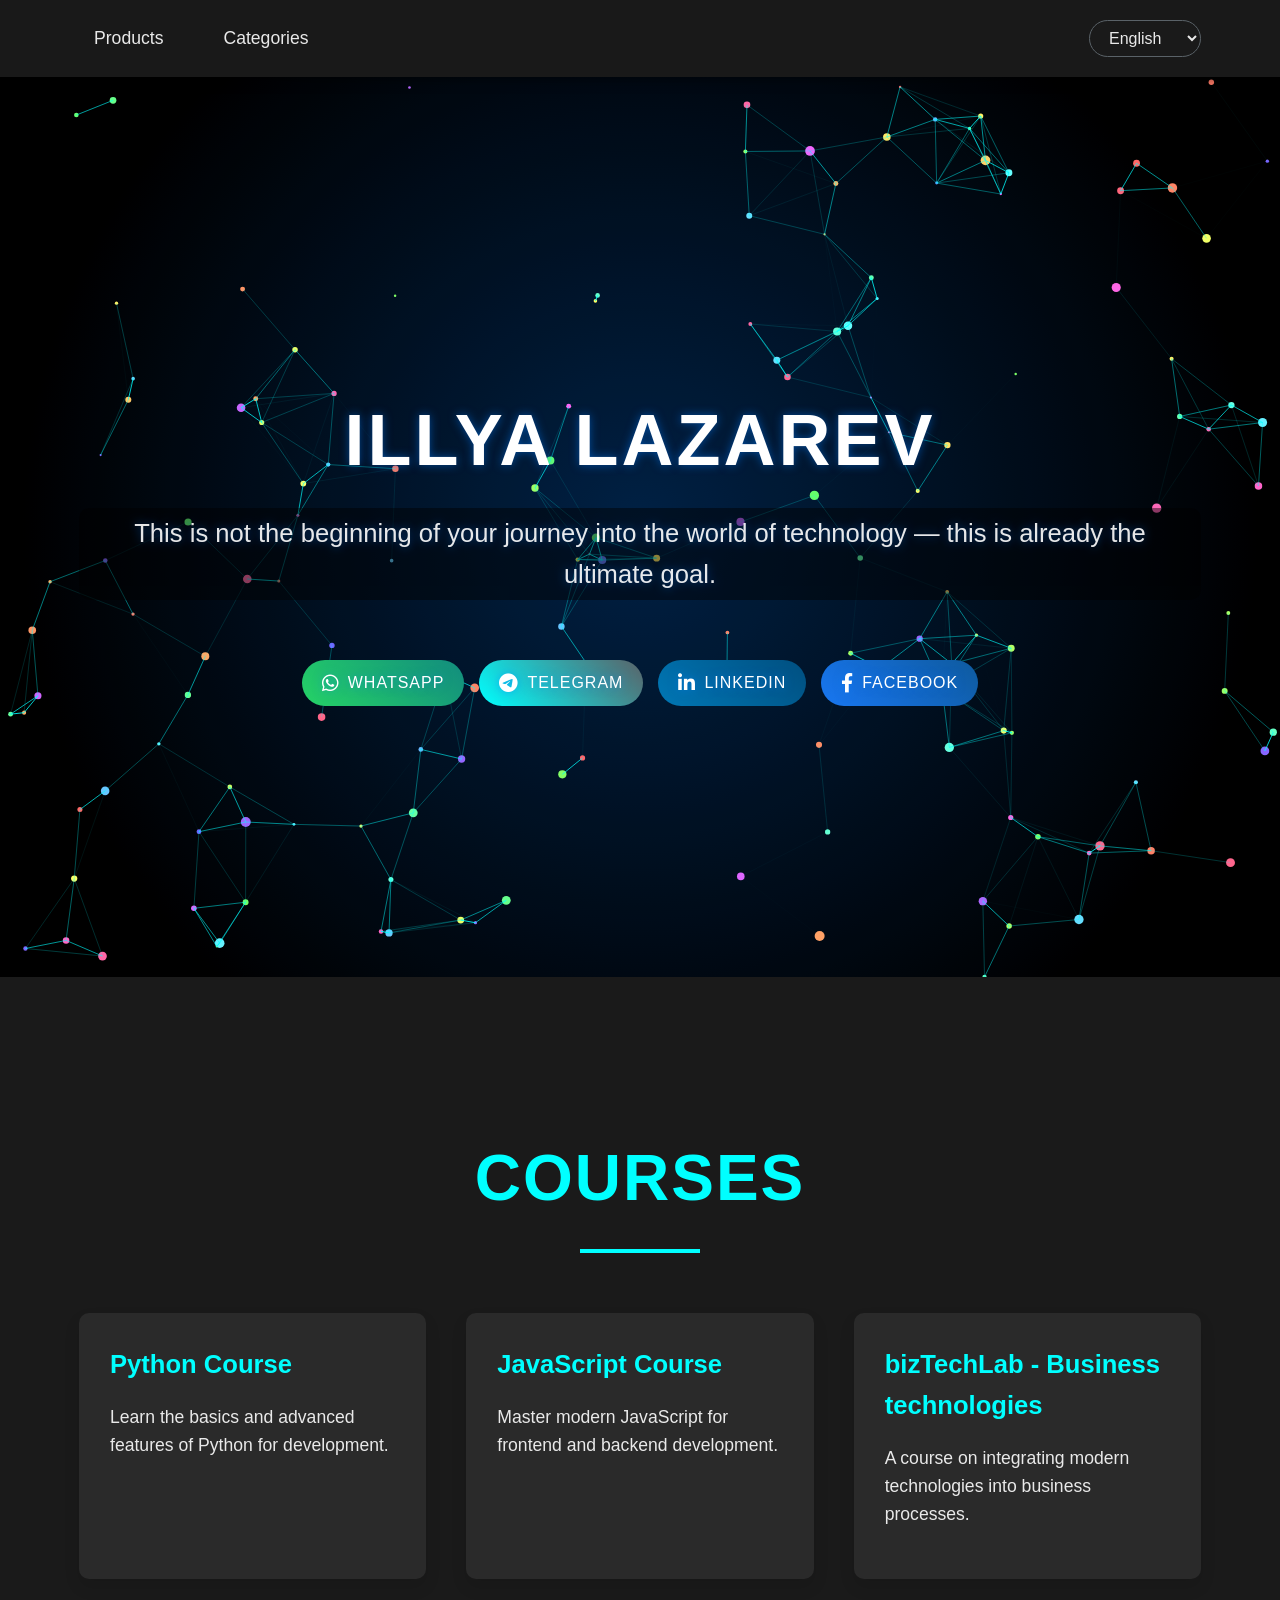
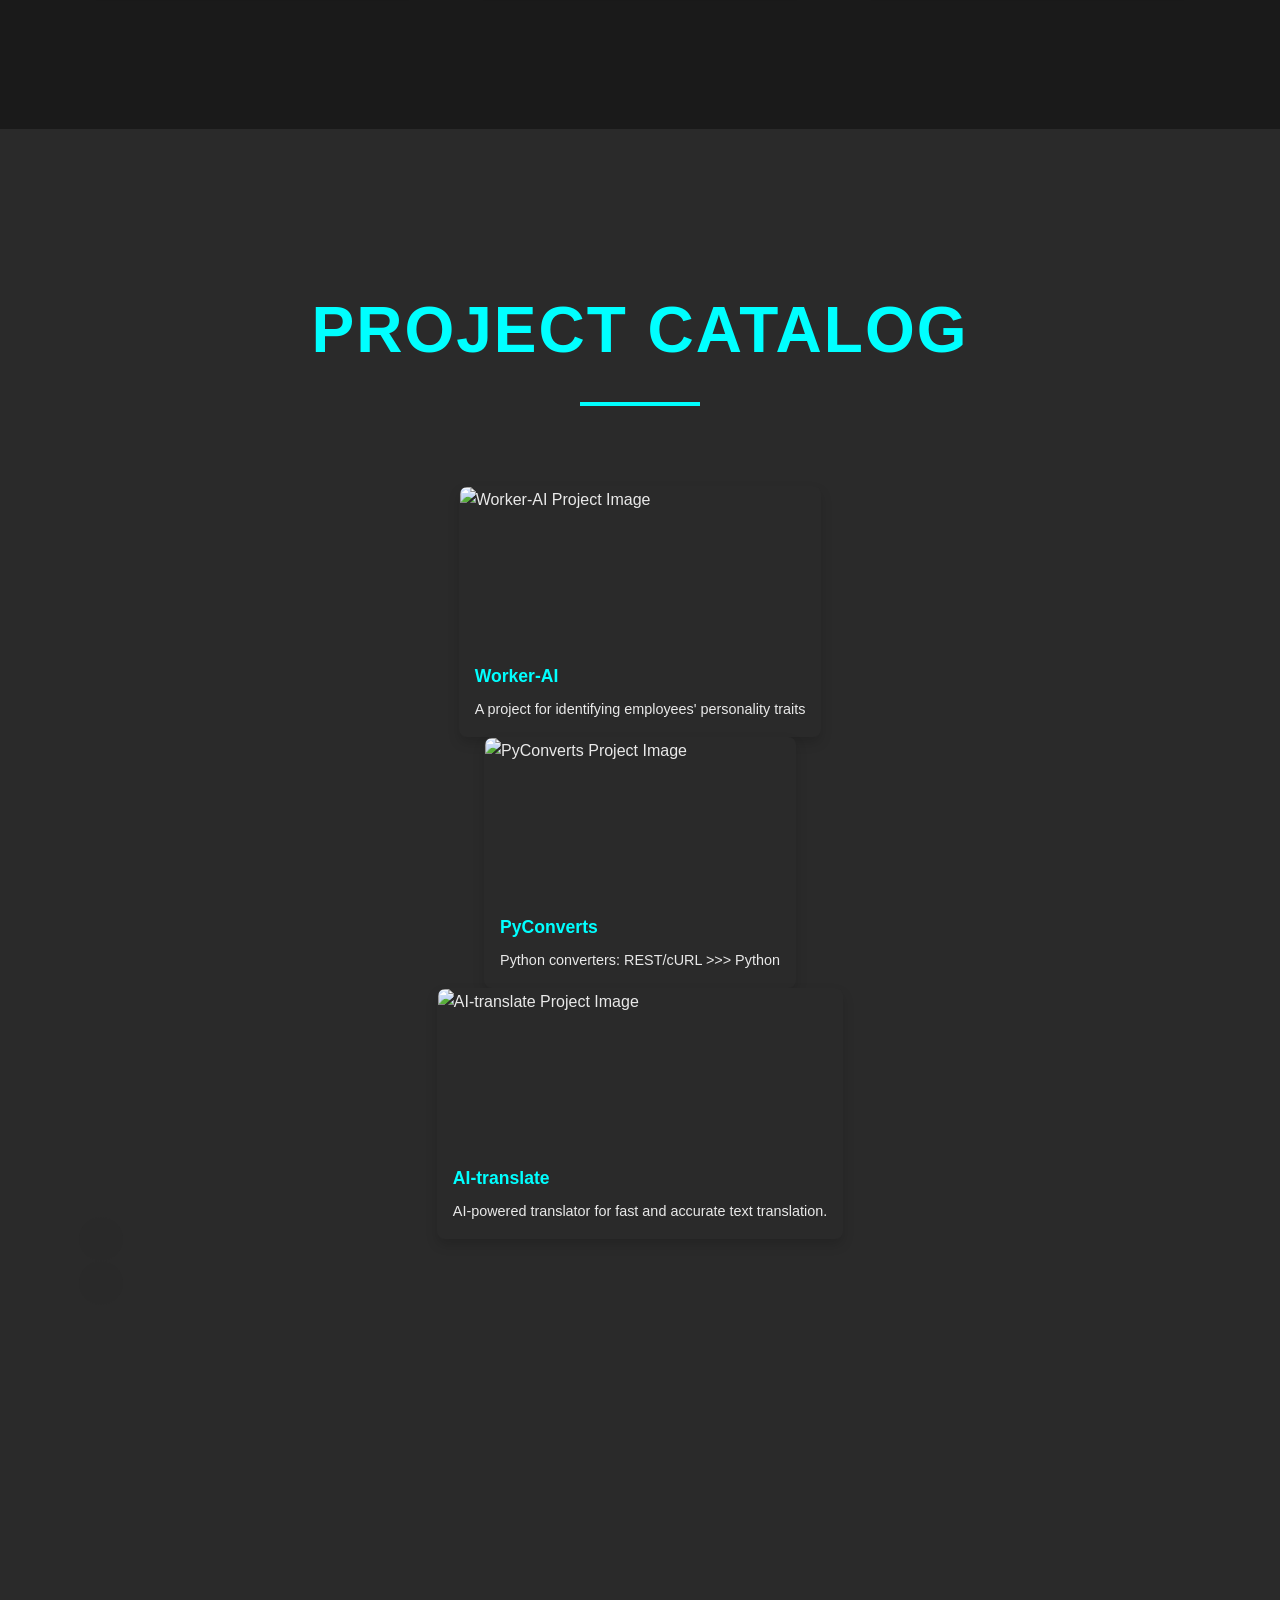
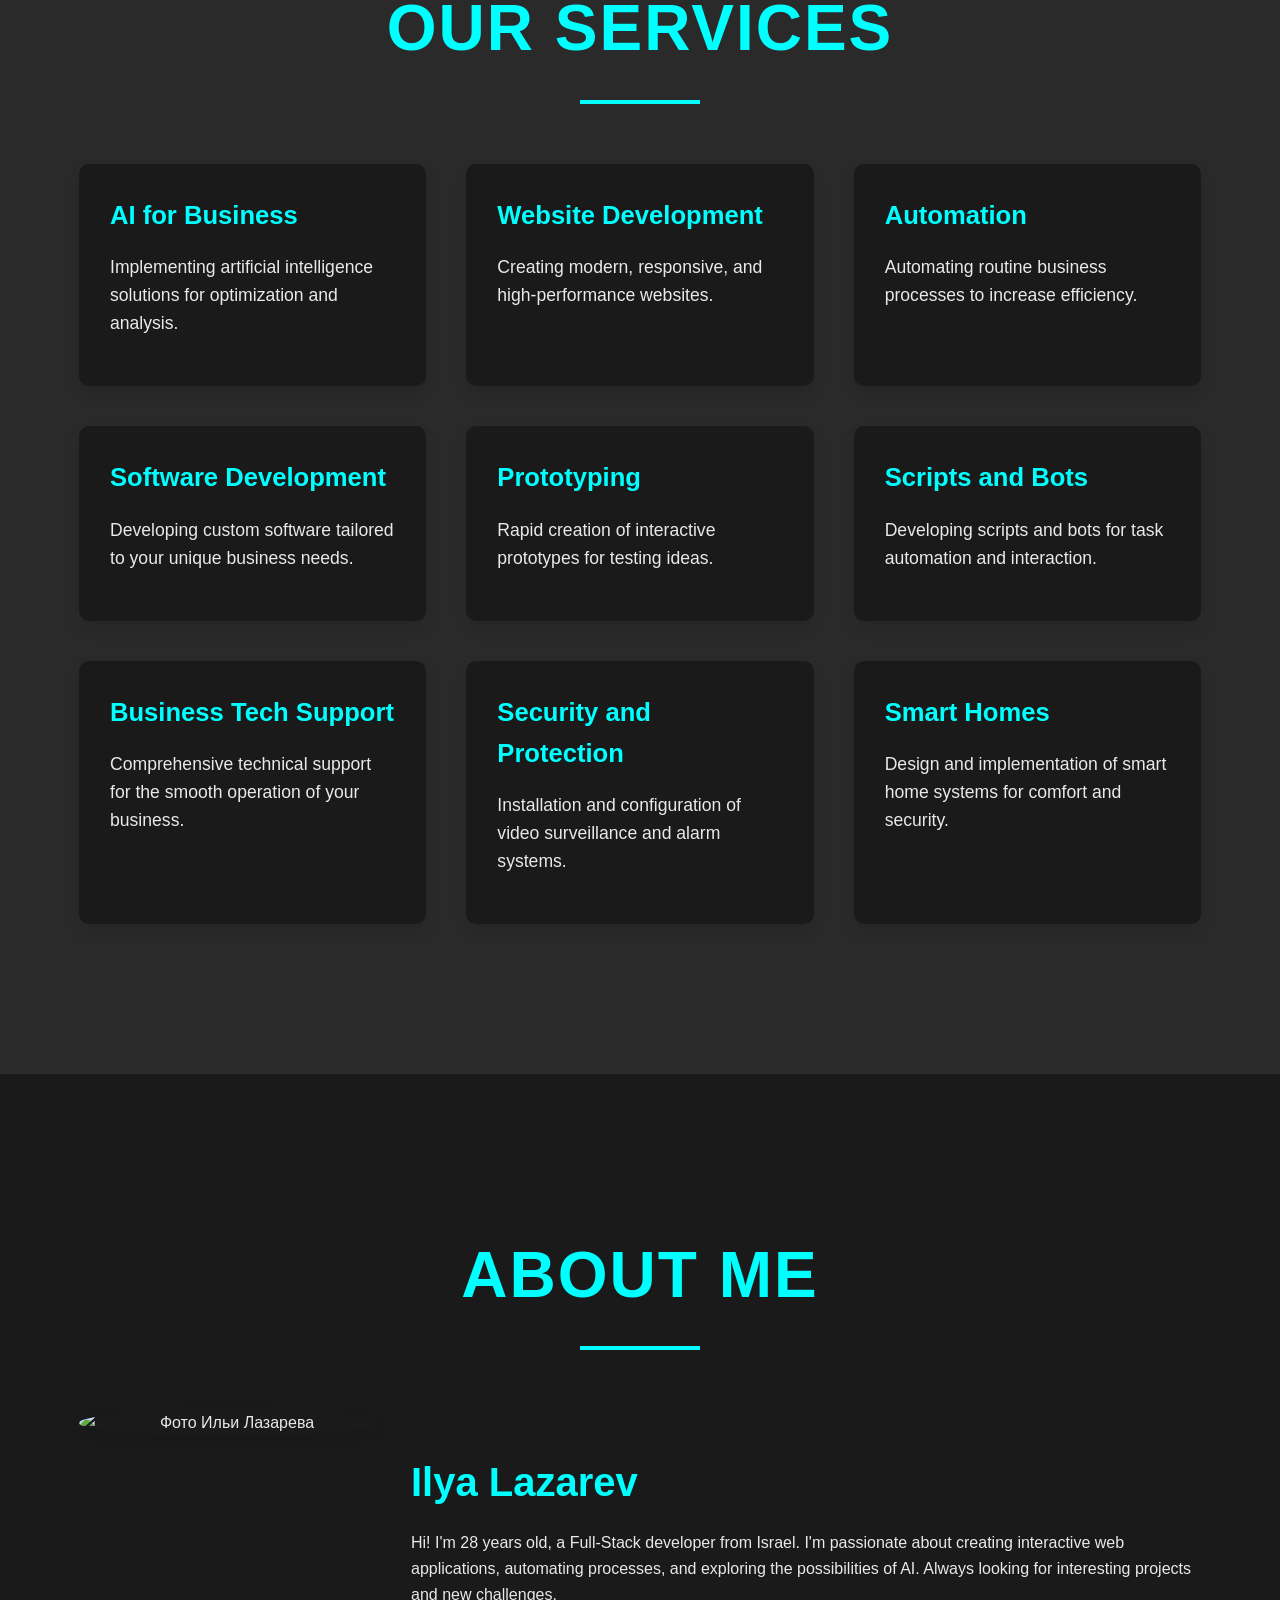
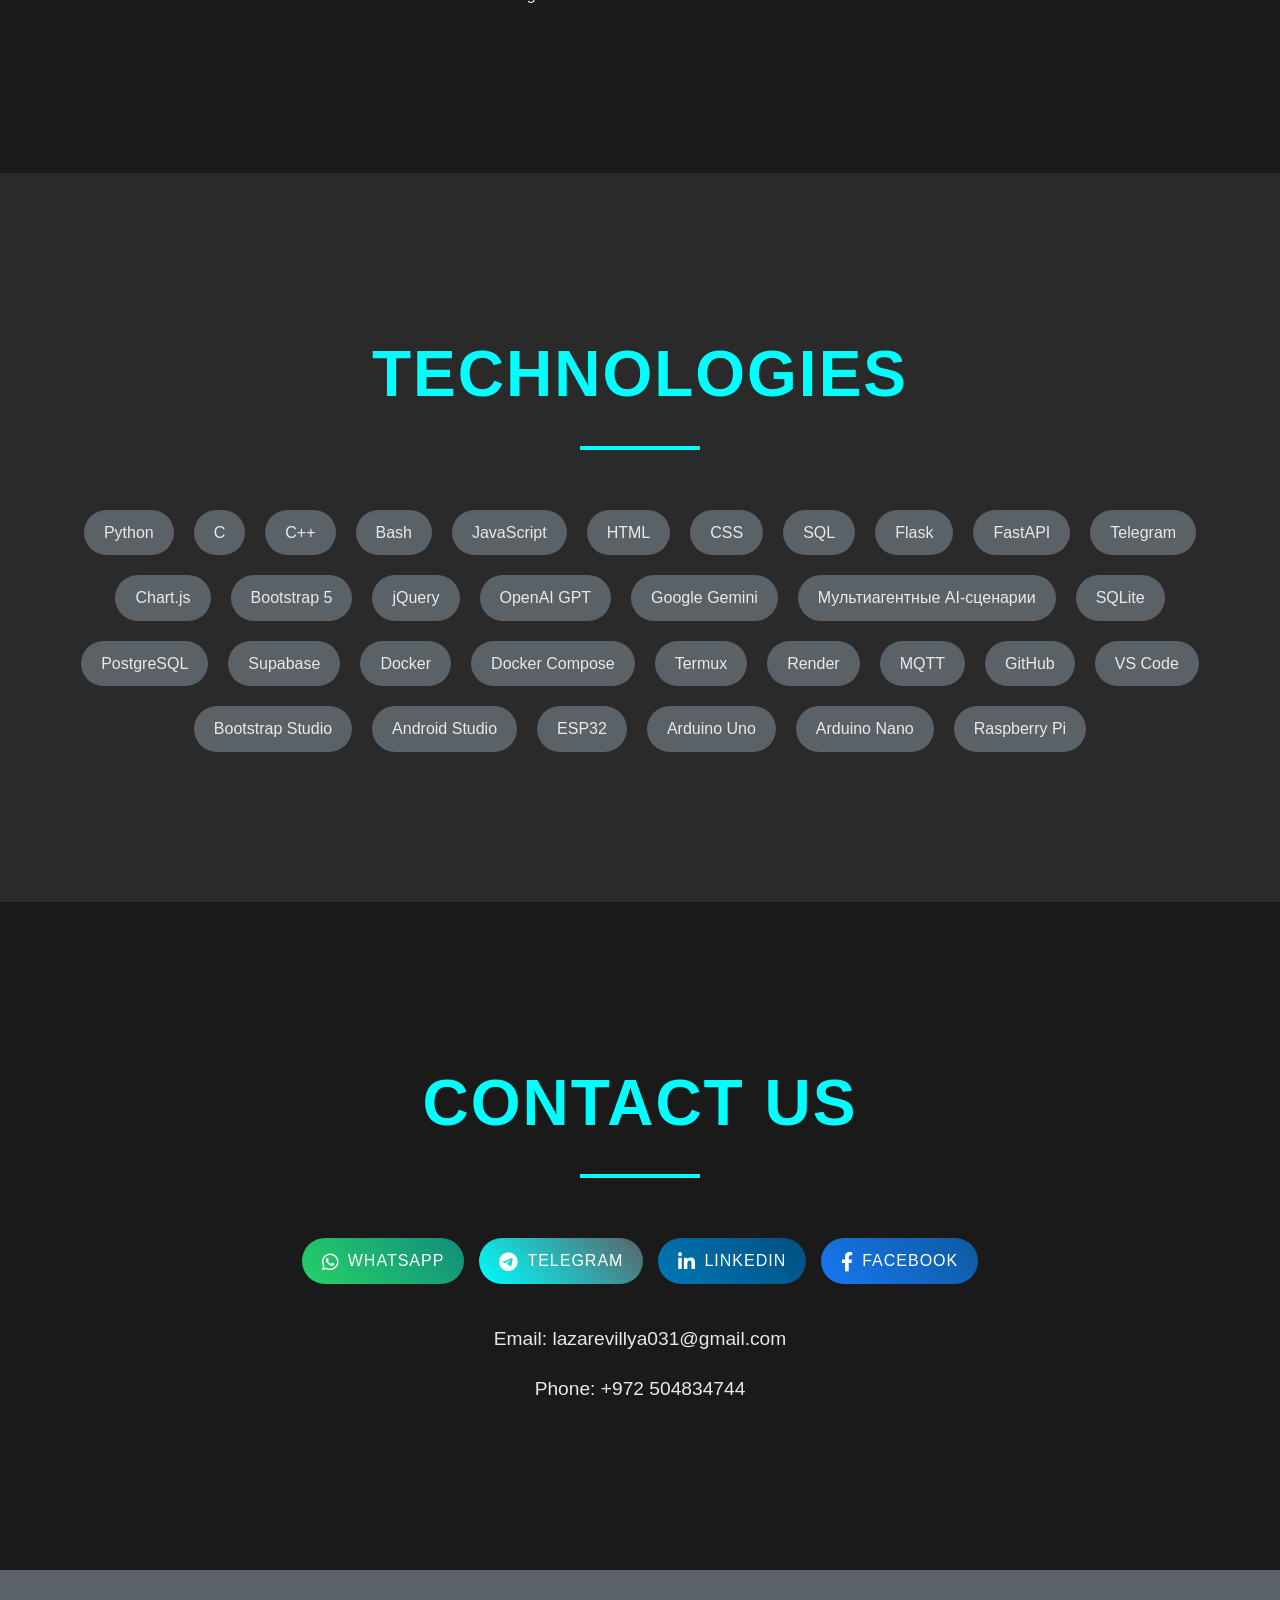
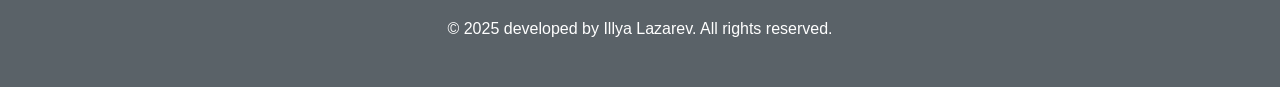
==== commit d46615cd: "Update index.html" ====
--- a/index.html
+++ b/index.html
@@ -8,6 +8,11 @@
     <meta http-equiv="Content-Security-Policy" content="default-src 'self' https:; script-src 'self' https: 'unsafe-inline'; style-src 'self' https: 'unsafe-inline'; img-src 'self' data: https:; font-src 'self' https: fonts.gstatic.com data:;">
     
     <meta name="description" content="Разработка интеллектуальных решений для автоматизации и оптимизации бизнес-процессов. Full-Stack разработка, ИИ, веб-сайты, ПО, скрипты, боты, техподдержка, безопасность, умные дома.">
+
+    <!-- Alternate language links for SEO -->
+    <link rel="alternate" hreflang="en" href="https://biz-tech-boss.onrender.com/?lang=en" />
+    <link rel="alternate" hreflang="he" href="https://biz-tech-boss.onrender.com/?lang=he" />
+    <link rel="alternate" hreflang="x-default" href="https://biz-tech-boss.onrender.com/" />
 
     <!-- Open Graph Meta Tags for Social Sharing -->
     <meta property="og:title" content="Автоматизация для вашего бизнеса">
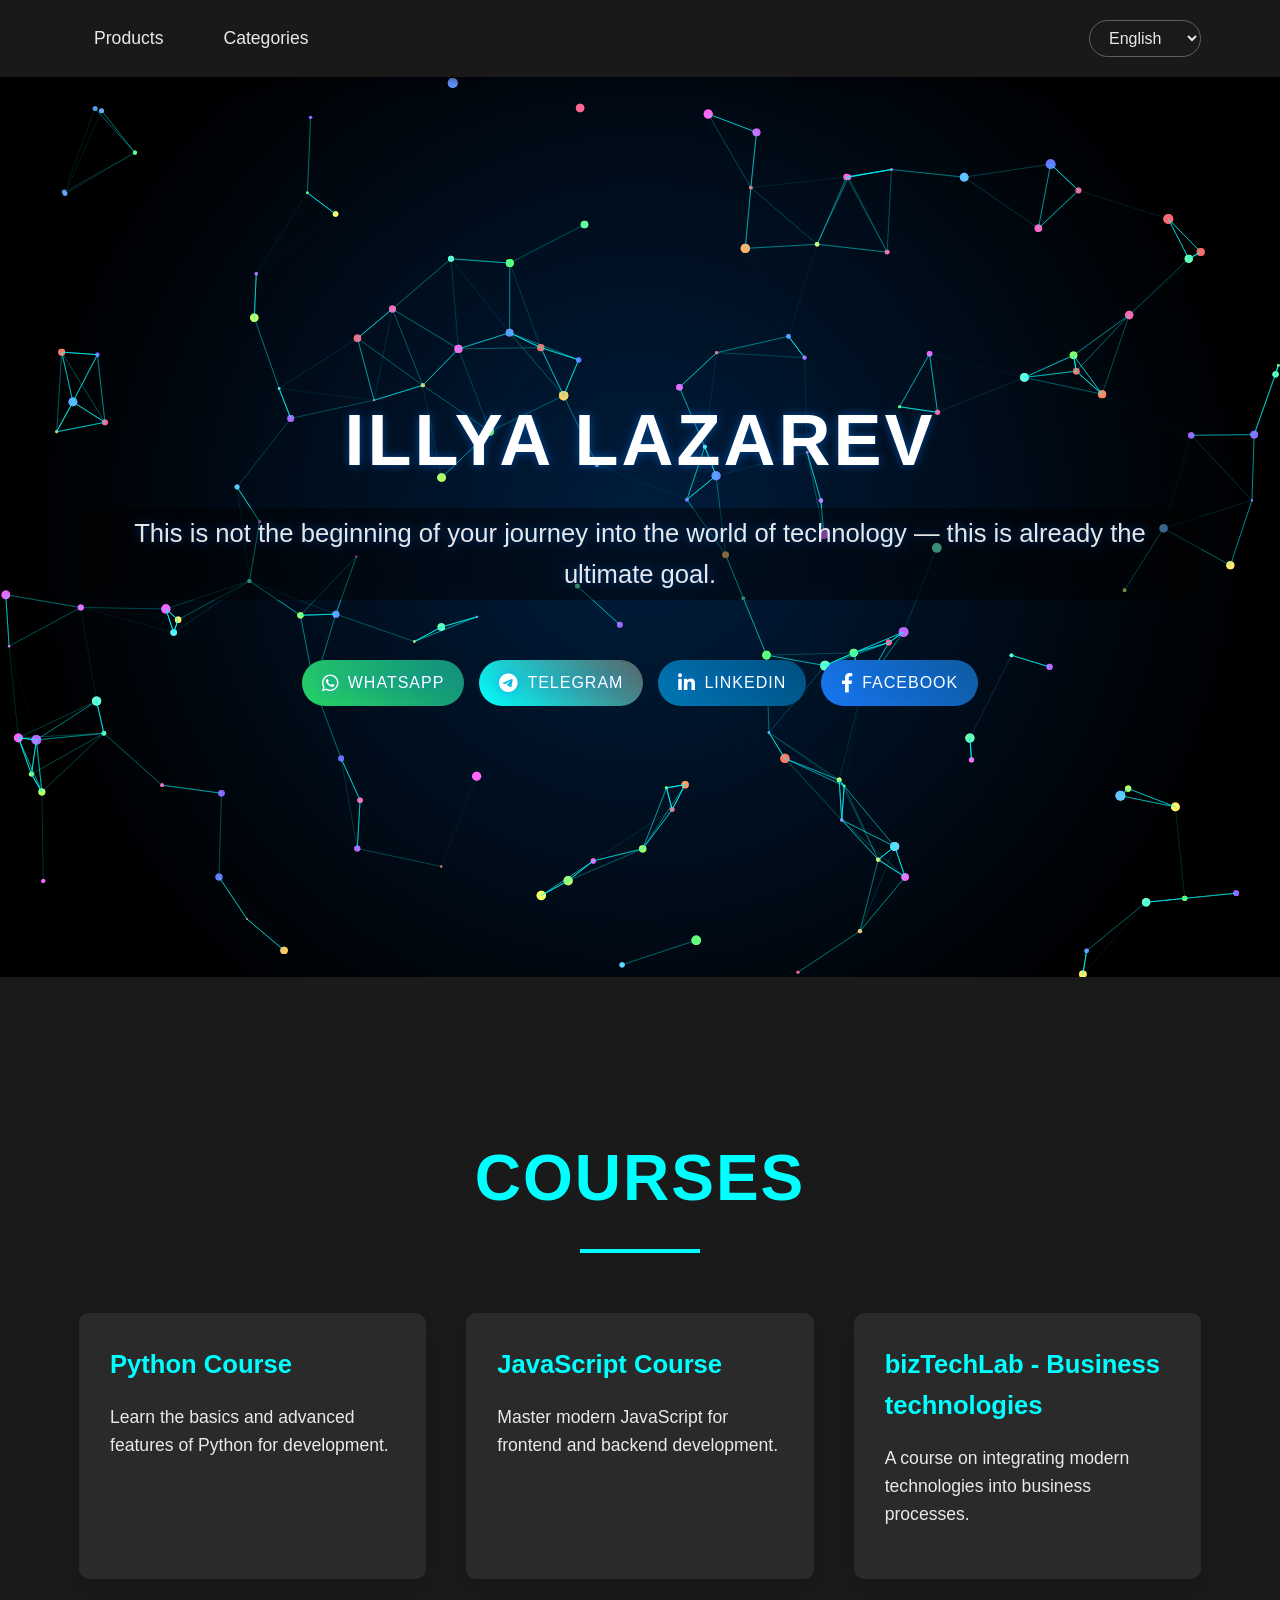
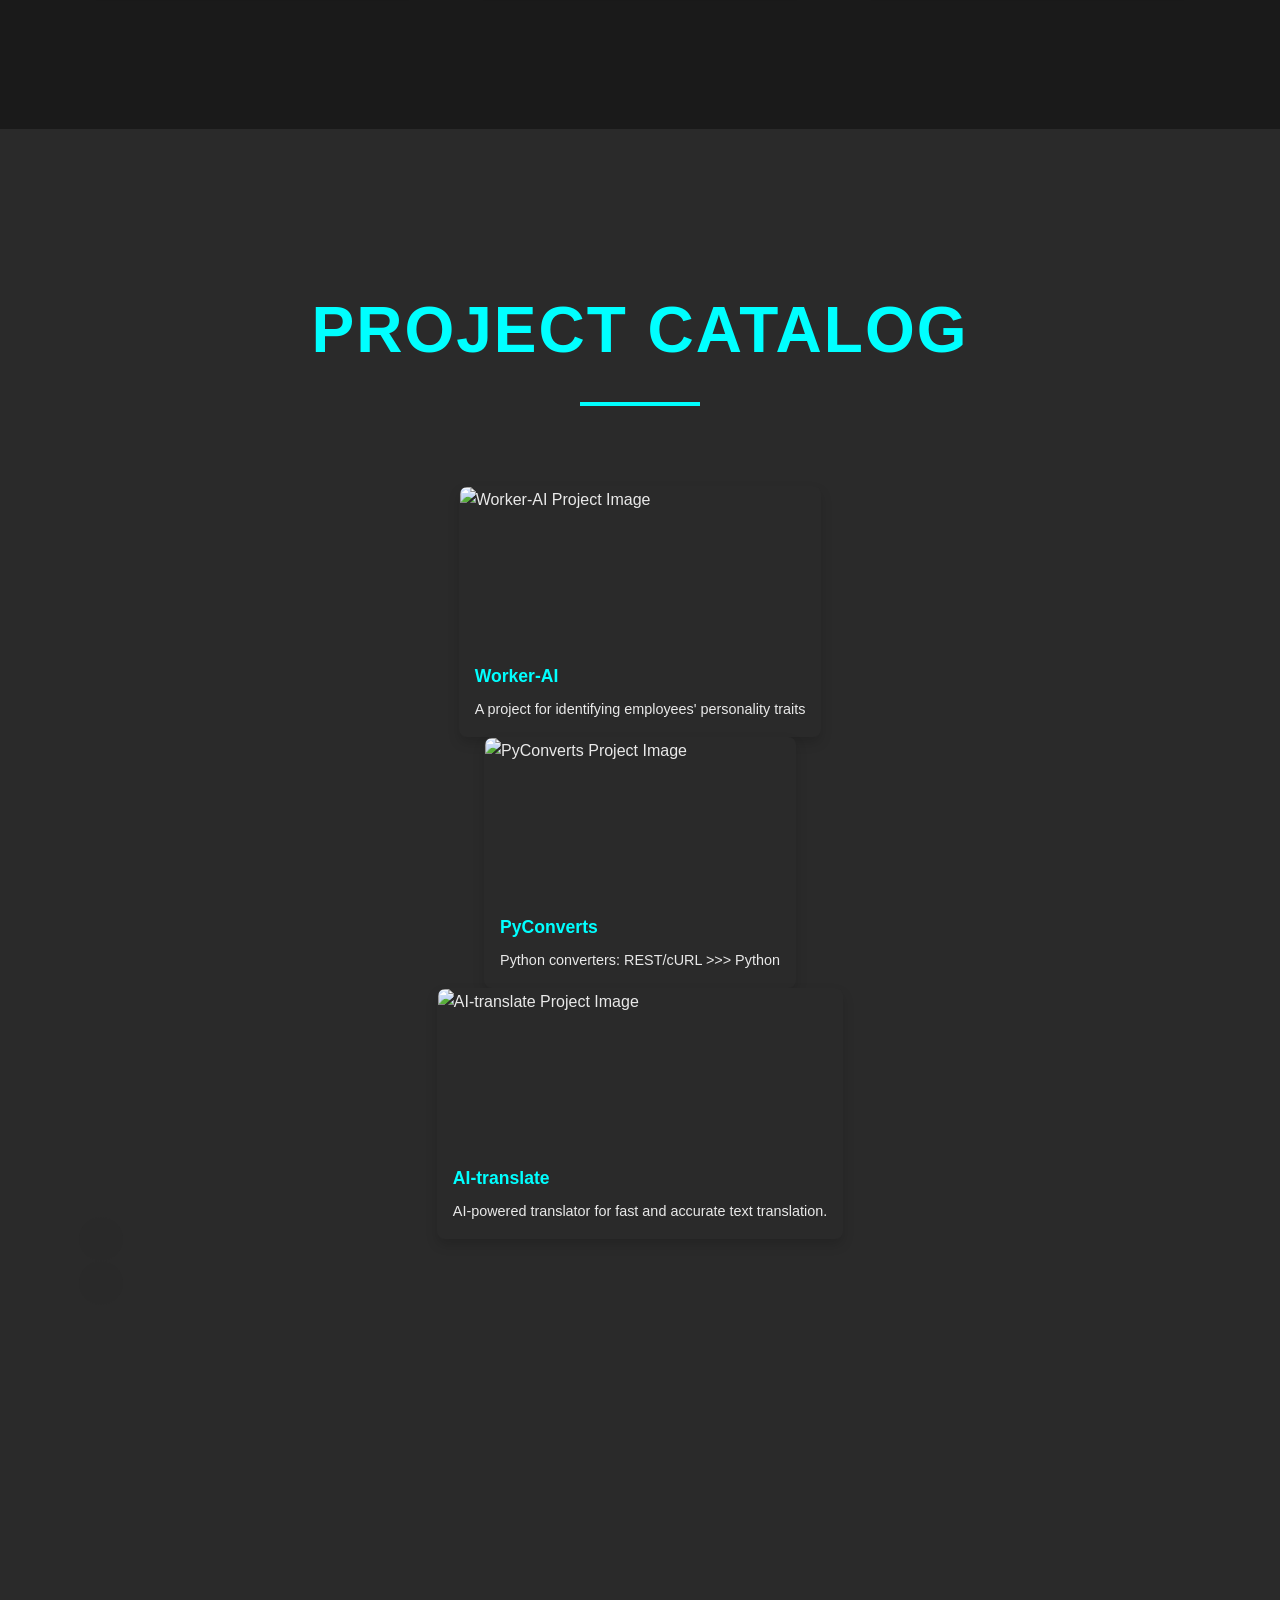
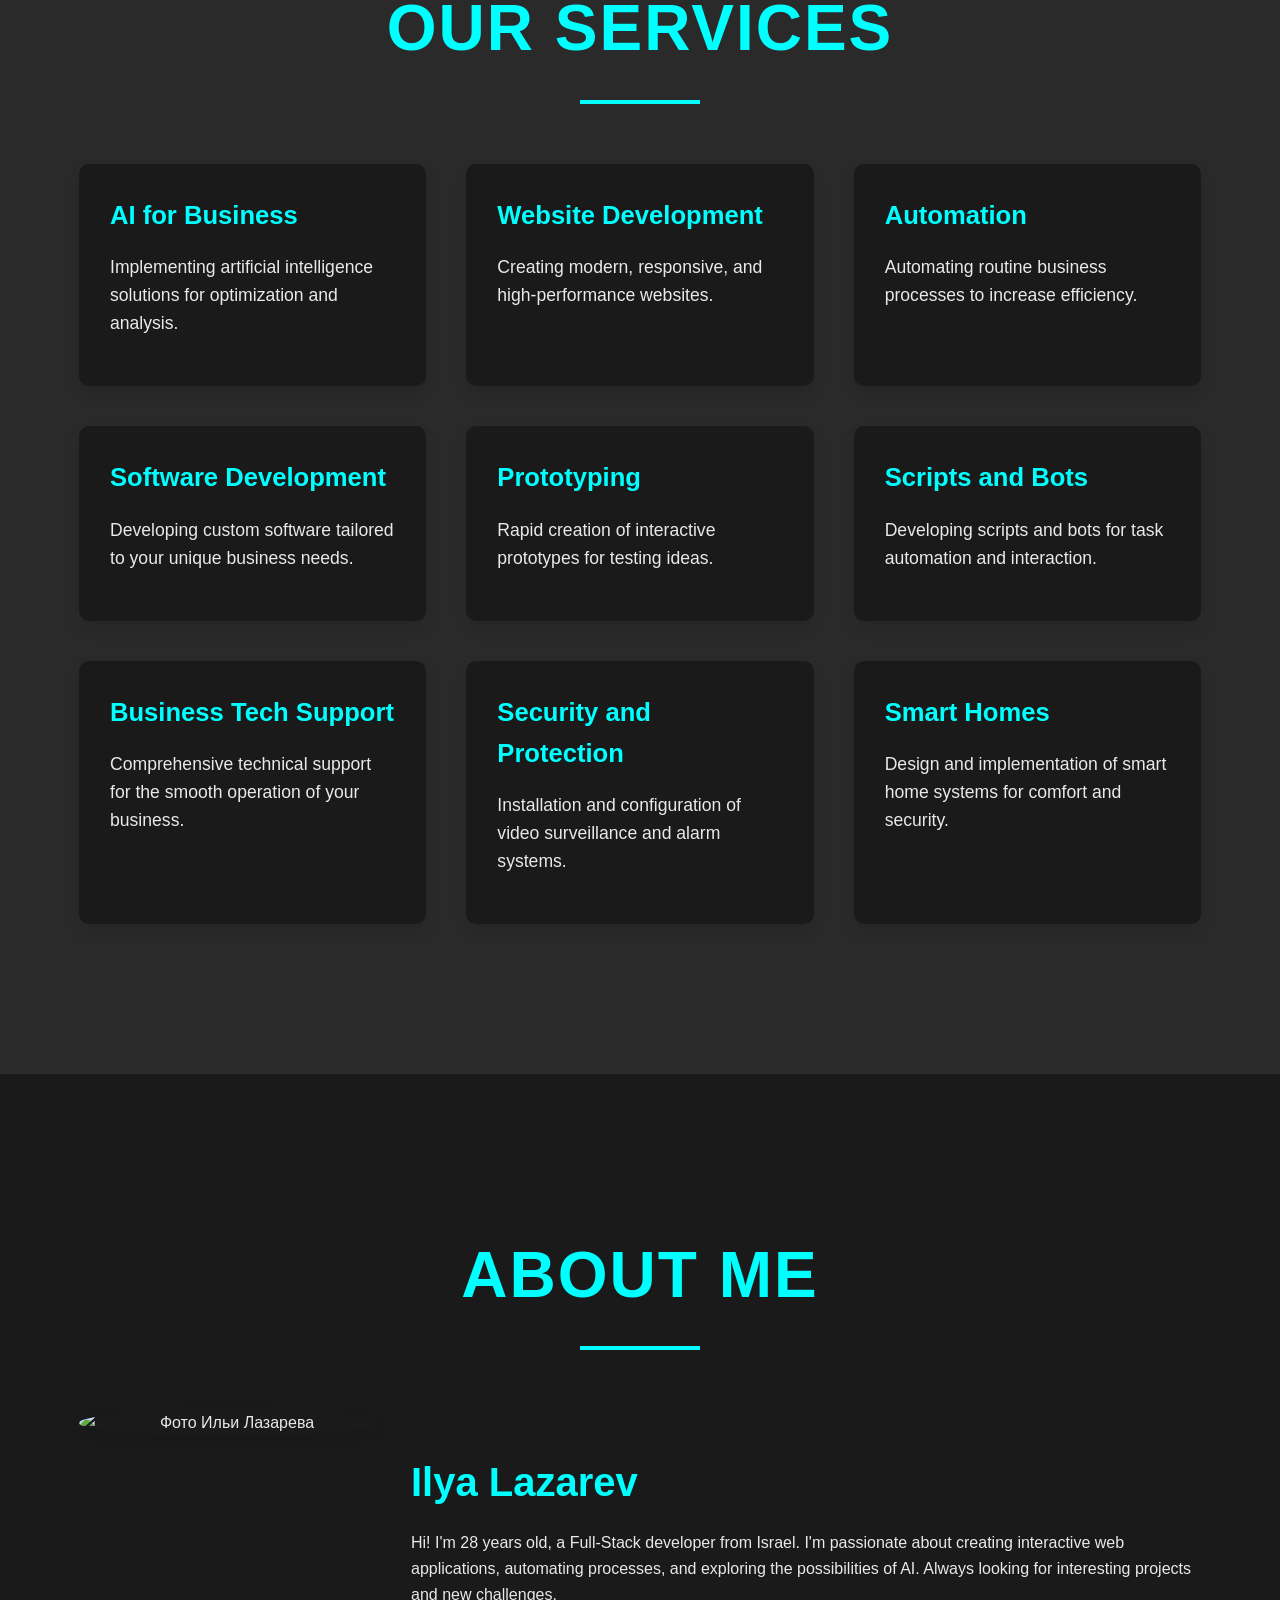
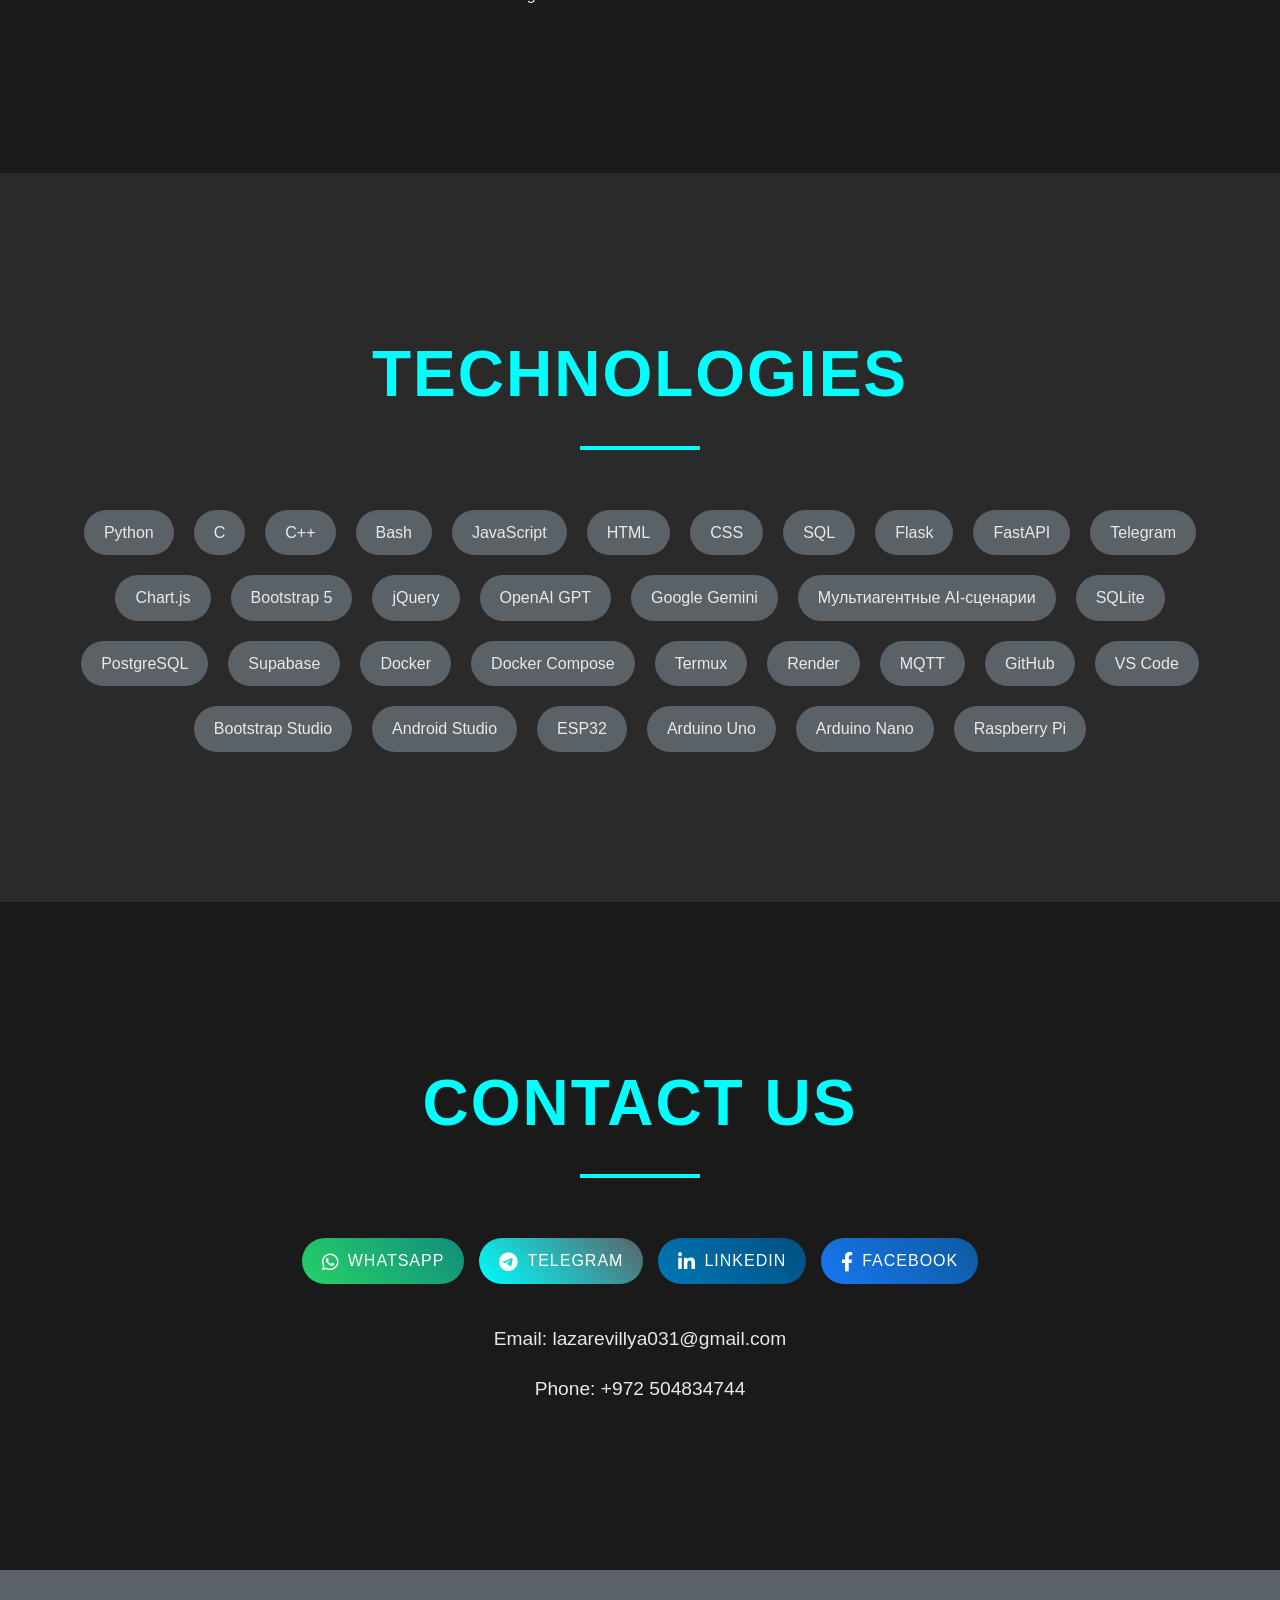
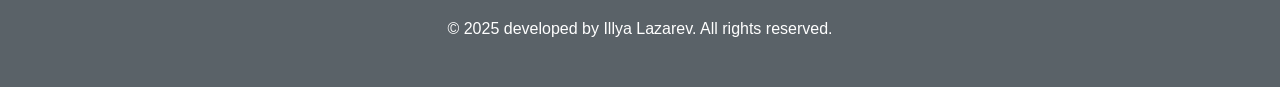
==== commit 299c080c: "Update index.html" ====
--- a/index.html
+++ b/index.html
@@ -1073,7 +1073,7 @@
     <div id="service-modal" class="modal">
         <div class="modal-content">
             <span class="close-button">&times;</span>
-            <h3 id="modal-title"></h3>
+            <h3 id="modal-title" data-i18n="modal.title"></h3>
             <div id="modal-details"></div>
         </div>
     </div>
--- a/style.css
+++ b/style.css
@@ -1120,4 +1120,4 @@
         padding: 8px 15px;
         font-size: 0.9em;
     }
-}+}
